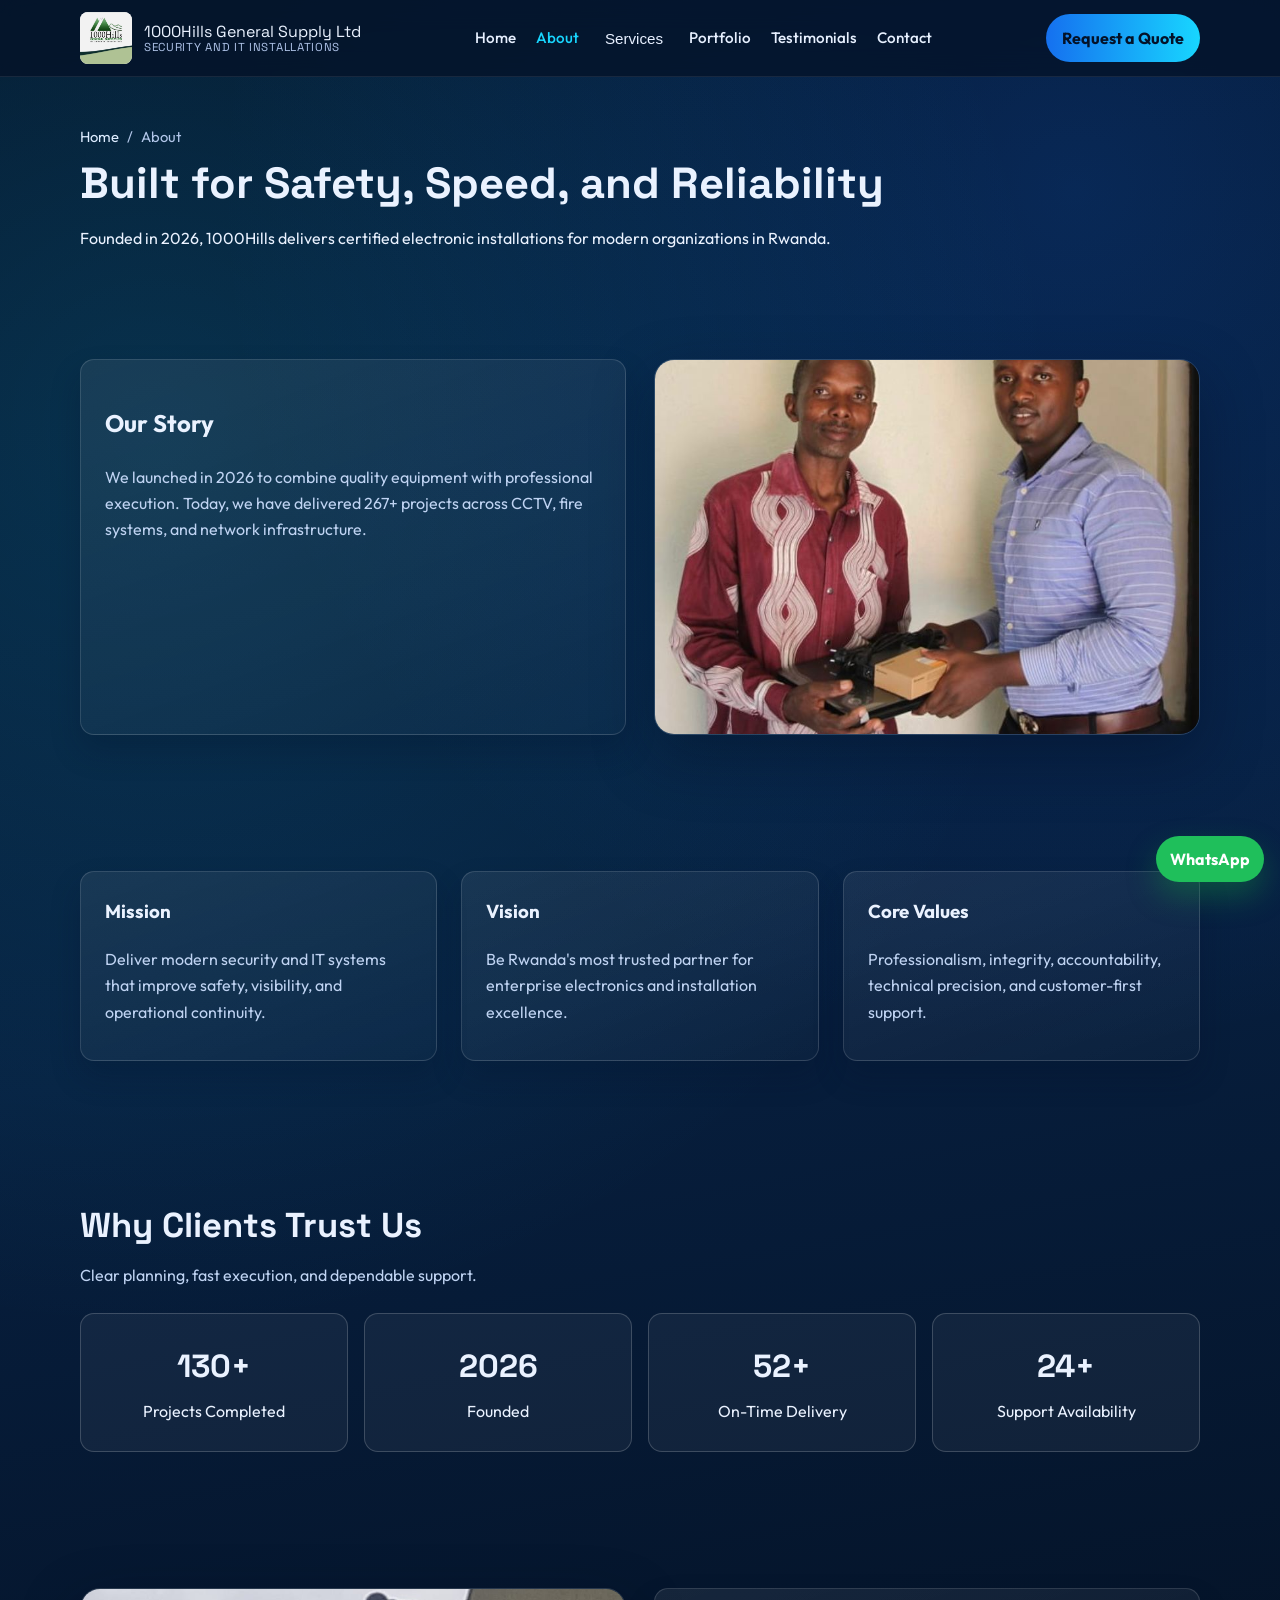
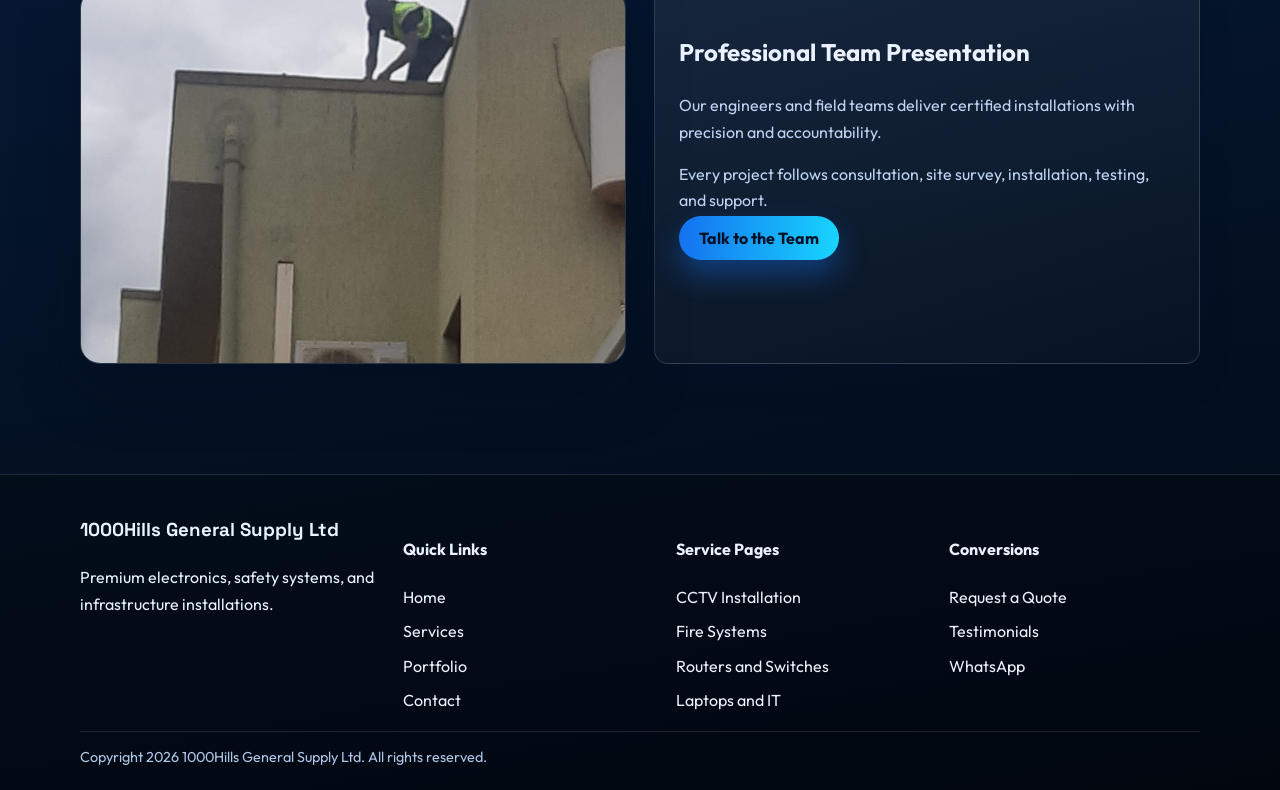
==== about/index.html @ 12dfa24e "Add service pages for CCTV, Fire Systems, Networking, and IT Supply - Created index.html for Service" ====
<!DOCTYPE html>
<html lang="en">
<head>
  <meta charset="UTF-8">
  <meta name="viewport" content="width=device-width, initial-scale=1.0">
  <title>About 1000Hills General Supply Ltd | Founded 2026</title>
  <meta name="description" content="Learn about 1000Hills General Supply Ltd, founded in 2026, with 267+ completed projects in CCTV, fire systems, and network infrastructure across Rwanda.">
  <meta name="robots" content="index, follow">
  <link rel="canonical" href="https://1000hills.rw/about/">
  <meta property="og:type" content="website">
  <meta property="og:title" content="About 1000Hills General Supply Ltd">
  <meta property="og:description" content="Company history, mission, values, and project achievements in Rwanda.">
  <meta property="og:url" content="https://1000hills.rw/about/">
  <meta property="og:image" content="https://1000hills.rw/images/on-site1.jpeg">
  <meta name="twitter:card" content="summary_large_image">
  <meta name="twitter:title" content="About 1000Hills General Supply Ltd">
  <meta name="twitter:description" content="Trusted electronics and installation company in Rwanda.">
  <meta name="twitter:image" content="https://1000hills.rw/images/on-site1.jpeg">
  <link rel="stylesheet" href="/assets/css/styles.css">
  <script type="application/ld+json">
    {
      "@context": "https://schema.org",
      "@graph": [
        {
          "@type": "Organization",
          "name": "1000Hills General Supply Ltd",
          "url": "https://1000hills.rw/about/",
          "foundingDate": "2026",
          "description": "Premium electronics and installation company based in Rwanda.",
          "logo": "https://1000hills.rw/images/logo.jpeg"
        },
        {
          "@type": "LocalBusiness",
          "name": "1000Hills General Supply Ltd",
          "areaServed": "Rwanda",
          "address": {
            "@type": "PostalAddress",
            "addressLocality": "Kigali",
            "addressCountry": "RW"
          }
        }
      ]
    }
  </script>
</head>
<body>
  <div class="preloader" aria-hidden="true"><div class="loader-ring"></div></div>
  <header class="site-header">
    <div class="container navbar">
      <a class="brand" href="/"><img src="/images/logo.jpeg" alt="1000Hills General Supply Ltd logo" loading="eager"><span class="brand-title">1000Hills General Supply Ltd<small>Security and IT Installations</small></span></a>
      <button class="mobile-toggle" data-mobile-toggle aria-label="Open menu" aria-expanded="false">Menu</button>
      <nav class="nav-menu" data-nav-menu>
        <a class="nav-link" href="/">Home</a>
        <a class="nav-link" aria-current="page" href="/about/">About</a>
        <div class="mega-menu-wrapper">
          <button class="mega-trigger" data-mega-trigger aria-expanded="false">Services</button>
          <div class="mega-menu" data-mega-menu><div class="mega-grid">
            <a class="mega-item" href="/services/cctv-installation/"><h4>CCTV Installation</h4><p>Smart surveillance systems.</p></a>
            <a class="mega-item" href="/services/fire-fighting-systems/"><h4>Fire Fighting Systems</h4><p>Certified protection solutions.</p></a>
            <a class="mega-item" href="/services/routers-switches/"><h4>Routers and Switches</h4><p>Secure network backbone.</p></a>
            <a class="mega-item" href="/services/laptops-it-equipment/"><h4>Laptops and IT Equipment</h4><p>Enterprise-grade supply.</p></a>
            <a class="mega-item" href="/services/network-infrastructure/"><h4>Network Infrastructure</h4><p>Structured cabling systems.</p></a>
            <a class="mega-item" href="/services/"><h4>All Services</h4><p>Complete capabilities.</p></a>
          </div></div>
        </div>
        <a class="nav-link" href="/portfolio/">Portfolio</a>
        <a class="nav-link" href="/testimonials/">Testimonials</a>
        <a class="nav-link" href="/contact/">Contact</a>
      </nav>
      <a class="nav-cta" href="/request-quote/">Request a Quote</a>
    </div>
  </header>

  <main>
    <section class="page-hero">
      <div class="container reveal">
        <nav class="breadcrumbs" aria-label="Breadcrumb"><a href="/">Home</a><span>/</span><span>About</span></nav>
        <h1>Built for Safety, Speed, and Reliability</h1>
        <p>Founded in 2026, 1000Hills delivers certified electronic installations for modern organizations in Rwanda.</p>
      </div>
    </section>

    <section>
      <div class="container grid-2">
        <article class="card reveal">
          <h2>Our Story</h2>
          <p>We launched in 2026 to combine quality equipment with professional execution. Today, we have delivered 267+ projects across CCTV, fire systems, and network infrastructure.</p>
        </article>
        <div class="image-card reveal"><img src="/images/on-site2.jpeg" alt="1000Hills team member handing over technology equipment to client" loading="lazy"></div>
      </div>
    </section>

    <section>
      <div class="container grid-3">
        <article class="card reveal"><h3>Mission</h3><p>Deliver modern security and IT systems that improve safety, visibility, and operational continuity.</p></article>
        <article class="card reveal"><h3>Vision</h3><p>Be Rwanda's most trusted partner for enterprise electronics and installation excellence.</p></article>
        <article class="card reveal"><h3>Core Values</h3><p>Professionalism, integrity, accountability, technical precision, and customer-first support.</p></article>
      </div>
    </section>

    <section>
      <div class="container">
        <div class="section-head reveal"><h2>Why Clients Trust Us</h2><p>Clear planning, fast execution, and dependable support.</p></div>
        <div class="grid-4">
          <div class="counter reveal"><strong data-count="267">267+</strong>Projects Completed</div>
          <div class="counter reveal"><strong>2026</strong>Founded</div>
          <div class="counter reveal"><strong data-count="99">99+</strong>On-Time Delivery</div>
          <div class="counter reveal"><strong data-count="24">24+</strong>Support Availability</div>
        </div>
      </div>
    </section>

    <section>
      <div class="container grid-2">
        <div class="image-card reveal"><img src="/images/worker-on-site2.jpeg" alt="Installation technician at client location during system setup" loading="lazy"></div>
        <article class="card reveal">
          <h2>Professional Team Presentation</h2>
          <p>Our engineers and field teams deliver certified installations with precision and accountability.</p>
          <p>Every project follows consultation, site survey, installation, testing, and support.</p>
          <a class="btn btn-primary" href="/request-quote/">Talk to the Team</a>
        </article>
      </div>
    </section>
  </main>

  <footer class="site-footer">
    <div class="container footer-grid">
      <div><h3 class="footer-title">1000Hills General Supply Ltd</h3><p>Premium electronics, safety systems, and infrastructure installations.</p></div>
      <div><h4>Quick Links</h4><div class="footer-links"><a href="/">Home</a><a href="/services/">Services</a><a href="/portfolio/">Portfolio</a><a href="/contact/">Contact</a></div></div>
      <div><h4>Service Pages</h4><div class="footer-links"><a href="/services/cctv-installation/">CCTV Installation</a><a href="/services/fire-fighting-systems/">Fire Systems</a><a href="/services/routers-switches/">Routers and Switches</a><a href="/services/laptops-it-equipment/">Laptops and IT</a></div></div>
      <div><h4>Conversions</h4><div class="footer-links"><a href="/request-quote/">Request a Quote</a><a href="/testimonials/">Testimonials</a><a href="https://wa.me/250788000000">WhatsApp</a></div></div>
    </div>
    <div class="container footer-bottom">Copyright 2026 1000Hills General Supply Ltd. All rights reserved.</div>
  </footer>

  <a class="whatsapp-float" href="https://wa.me/250788000000" aria-label="Chat on WhatsApp">WhatsApp</a>
  <script defer src="/assets/js/main.js"></script>
</body>
</html>
---- assets/css/styles.css ----
@import url('https://fonts.googleapis.com/css2?family=Outfit:wght@300;400;500;600;700;800&family=Space+Grotesk:wght@500;600;700&display=swap');

:root {
  --color-navy-950: #041228;
  --color-navy-900: #071f3f;
  --color-navy-800: #0b2f5c;
  --color-electric: #1570ef;
  --color-cyan: #18d6ff;
  --color-ice: #eaf2ff;
  --color-soft-gray: #98a6c3;
  --color-white: #ffffff;
  --color-border: rgba(255, 255, 255, 0.16);
  --shadow-card: 0 22px 60px rgba(3, 12, 29, 0.35);
  --shadow-soft: 0 16px 30px rgba(4, 18, 40, 0.24);
  --radius-lg: 20px;
  --radius-md: 14px;
  --radius-sm: 10px;
  --container: min(1120px, 92vw);
}

* {
  box-sizing: border-box;
}

html {
  scroll-behavior: smooth;
}

body {
  margin: 0;
  font-family: 'Outfit', sans-serif;
  color: var(--color-ice);
  background:
    radial-gradient(circle at 12% 18%, rgba(24, 214, 255, 0.14), transparent 40%),
    radial-gradient(circle at 84% 8%, rgba(21, 112, 239, 0.2), transparent 35%),
    linear-gradient(170deg, var(--color-navy-950), var(--color-navy-900) 42%, #020914 100%);
  min-height: 100vh;
  line-height: 1.65;
}

img {
  max-width: 100%;
  display: block;
}

a {
  color: inherit;
  text-decoration: none;
}

.container {
  width: var(--container);
  margin: 0 auto;
}

.skip-link {
  position: absolute;
  left: -999px;
  top: 0;
  background: #fff;
  color: #000;
  padding: 10px;
  z-index: 10000;
}

.skip-link:focus {
  left: 12px;
}

.preloader {
  position: fixed;
  inset: 0;
  z-index: 5000;
  display: grid;
  place-items: center;
  background: #030e1f;
  transition: opacity 0.5s ease, visibility 0.5s ease;
}

.preloader.hide {
  opacity: 0;
  visibility: hidden;
}

.loader-ring {
  width: 62px;
  height: 62px;
  border: 4px solid rgba(255, 255, 255, 0.2);
  border-top-color: var(--color-cyan);
  border-radius: 50%;
  animation: spin 0.9s linear infinite;
}

@keyframes spin {
  to {
    transform: rotate(360deg);
  }
}

.topbar {
  padding: 10px 0;
  border-bottom: 1px solid rgba(255, 255, 255, 0.08);
  font-size: 0.92rem;
  color: #d6e4ff;
}

.topbar-content {
  display: flex;
  gap: 18px;
  justify-content: space-between;
  flex-wrap: wrap;
}

.site-header {
  position: sticky;
  top: 0;
  z-index: 1000;
  backdrop-filter: blur(14px);
  background: rgba(4, 18, 40, 0.78);
  border-bottom: 1px solid rgba(255, 255, 255, 0.08);
}

.navbar {
  display: flex;
  align-items: center;
  justify-content: space-between;
  gap: 18px;
  min-height: 76px;
}

.brand {
  display: inline-flex;
  align-items: center;
  gap: 12px;
  min-width: 0;
}

.brand img {
  width: 52px;
  height: 52px;
  object-fit: contain;
  border-radius: 8px;
  background: #fff;
}

.brand-title {
  font-family: 'Space Grotesk', sans-serif;
  font-size: 1rem;
  line-height: 1.2;
}

.brand-title small {
  display: block;
  color: #afc3e8;
  font-size: 0.72rem;
  letter-spacing: 0.06em;
  text-transform: uppercase;
}

.nav-menu {
  display: flex;
  align-items: center;
  gap: 20px;
}

.nav-link,
.mega-trigger {
  color: #e7f0ff;
  font-weight: 500;
  font-size: 0.95rem;
  border: none;
  background: transparent;
  cursor: pointer;
}

.nav-link:hover,
.mega-trigger:hover,
.nav-link[aria-current='page'] {
  color: var(--color-cyan);
}

.nav-cta {
  display: inline-flex;
  align-items: center;
  justify-content: center;
  padding: 11px 16px;
  border-radius: 999px;
  background: linear-gradient(90deg, var(--color-electric), var(--color-cyan));
  color: #041228;
  font-weight: 700;
}

.nav-actions {
  display: flex;
  align-items: center;
  gap: 10px;
}

.mobile-toggle {
  display: none;
  width: 46px;
  height: 46px;
  border-radius: 12px;
  border: 1px solid rgba(255, 255, 255, 0.2);
  background: rgba(255, 255, 255, 0.06);
  color: #fff;
}

.mega-menu-wrapper {
  position: relative;
}

.mega-menu {
  position: absolute;
  top: calc(100% + 18px);
  left: 50%;
  transform: translateX(-50%);
  width: min(860px, 92vw);
  border-radius: var(--radius-lg);
  border: 1px solid var(--color-border);
  background: linear-gradient(170deg, rgba(13, 40, 78, 0.96), rgba(4, 18, 40, 0.96));
  box-shadow: var(--shadow-card);
  padding: 24px;
  display: none;
}

.mega-menu.open {
  display: block;
}

.mega-grid {
  display: grid;
  grid-template-columns: repeat(2, minmax(0, 1fr));
  gap: 14px;
}

.mega-item {
  padding: 14px;
  border-radius: var(--radius-md);
  border: 1px solid rgba(255, 255, 255, 0.14);
  background: rgba(255, 255, 255, 0.03);
}

.mega-item h4 {
  margin: 0 0 5px;
  font-size: 1rem;
}

.mega-item p {
  margin: 0;
  font-size: 0.9rem;
  color: #bfd3f2;
}

.hero {
  position: relative;
  padding: 0;
}

.hero-full {
  min-height: clamp(520px, 74vh, 780px);
  display: flex;
  align-items: center;
  isolation: isolate;
  overflow: hidden;
}

.hero-full::before {
  content: '';
  position: absolute;
  inset: 0;
  z-index: -2;
  background-image:
    linear-gradient(110deg, rgba(4, 18, 40, 0.9) 8%, rgba(4, 18, 40, 0.68) 56%, rgba(4, 18, 40, 0.82) 100%),
    var(--hero-image);
  background-size: cover;
  background-position: center;
}

.hero-full::after {
  content: '';
  position: absolute;
  inset: 0;
  z-index: -1;
  background:
    radial-gradient(circle at 20% 30%, rgba(24, 214, 255, 0.24), transparent 36%),
    radial-gradient(circle at 80% 78%, rgba(21, 112, 239, 0.24), transparent 42%);
}

.hero-content {
  max-width: 760px;
  padding: 72px 0 80px;
}

.hero h1,
.page-hero h1 {
  font-family: 'Space Grotesk', sans-serif;
  font-size: clamp(1.9rem, 3.4vw, 3.1rem);
  margin: 0 0 16px;
  line-height: 1.14;
}

.hero p {
  color: #d9e7ff;
  font-size: 1.02rem;
  max-width: 64ch;
}

.rotating-words {
  color: var(--color-cyan);
  text-shadow: 0 0 22px rgba(24, 214, 255, 0.36);
  border-right: 2px solid rgba(24, 214, 255, 0.8);
  padding-right: 5px;
  white-space: nowrap;
  animation: caretPulse 0.9s steps(1) infinite;
}

@keyframes caretPulse {
  50% {
    border-right-color: transparent;
  }
}

.pill {
  display: inline-flex;
  align-items: center;
  gap: 8px;
  padding: 6px 12px;
  border-radius: 999px;
  background: rgba(24, 214, 255, 0.14);
  border: 1px solid rgba(24, 214, 255, 0.35);
  color: #adf4ff;
  font-size: 0.84rem;
  text-transform: uppercase;
  letter-spacing: 0.05em;
}

.hero-cta {
  margin-top: 24px;
  display: flex;
  gap: 12px;
  flex-wrap: wrap;
}

.btn {
  border: 0;
  border-radius: 999px;
  padding: 12px 20px;
  font-weight: 700;
  cursor: pointer;
  transition: transform 0.25s ease, box-shadow 0.25s ease;
}

.btn:hover {
  transform: translateY(-2px);
}

.btn-primary {
  background: linear-gradient(95deg, var(--color-electric), var(--color-cyan));
  color: #031127;
  box-shadow: 0 14px 28px rgba(21, 112, 239, 0.4);
}

.btn-secondary {
  background: rgba(255, 255, 255, 0.08);
  color: #e7f0ff;
  border: 1px solid rgba(255, 255, 255, 0.2);
}

.hero-visual,
.image-card {
  border-radius: var(--radius-lg);
  overflow: hidden;
  border: 1px solid rgba(255, 255, 255, 0.14);
  box-shadow: var(--shadow-card);
  position: relative;
}

.hero-visual img,
.image-card img {
  width: 100%;
  aspect-ratio: 16 / 11;
  object-fit: cover;
}

.hero-stats {
  margin-top: 16px;
  display: grid;
  grid-template-columns: repeat(3, minmax(0, 1fr));
  gap: 10px;
}

.hero-stat {
  padding: 12px;
  border-radius: var(--radius-sm);
  background: rgba(255, 255, 255, 0.06);
  border: 1px solid rgba(255, 255, 255, 0.1);
}

.hero-stat strong {
  display: block;
  font-size: 1.24rem;
  font-family: 'Space Grotesk', sans-serif;
}

main section {
  padding: 68px 0;
}

.section-head {
  margin-bottom: 24px;
  max-width: 720px;
}

.section-head h2 {
  margin: 0 0 8px;
  font-family: 'Space Grotesk', sans-serif;
  font-size: clamp(1.5rem, 2.7vw, 2.2rem);
}

.section-head p {
  margin: 0;
  color: #bfd3f2;
}

.grid-2 {
  display: grid;
  grid-template-columns: repeat(2, minmax(0, 1fr));
  gap: 28px;
}

.grid-3 {
  display: grid;
  grid-template-columns: repeat(3, minmax(0, 1fr));
  gap: 24px;
}

.grid-4 {
  display: grid;
  grid-template-columns: repeat(4, minmax(0, 1fr));
  gap: 16px;
}

.card {
  padding: 24px;
  border-radius: var(--radius-md);
  border: 1px solid rgba(255, 255, 255, 0.14);
  background: linear-gradient(160deg, rgba(255, 255, 255, 0.07), rgba(255, 255, 255, 0.02));
  box-shadow: var(--shadow-soft);
  transition: transform 0.22s ease, border-color 0.22s ease;
}

.card:hover {
  transform: translateY(-4px);
  border-color: rgba(24, 214, 255, 0.45);
}

.card h3 {
  margin-top: 0;
}

.card p {
  color: #bfd3f2;
  margin-bottom: 0.7rem;
}

.media-card {
  overflow: hidden;
}

.media-card img {
  aspect-ratio: 16 / 10;
  object-fit: cover;
  border-radius: 10px;
  margin-bottom: 12px;
}

.counter {
  text-align: center;
  padding: 26px 12px;
  border-radius: var(--radius-md);
  border: 1px solid rgba(255, 255, 255, 0.18);
  background: rgba(255, 255, 255, 0.05);
}

.counter strong {
  display: block;
  font-size: 2rem;
  font-family: 'Space Grotesk', sans-serif;
  margin-bottom: 6px;
}

.process-step {
  padding-left: 22px;
  position: relative;
}

.process-step::before {
  content: '';
  position: absolute;
  left: 6px;
  top: 10px;
  width: 8px;
  height: 8px;
  border-radius: 50%;
  background: var(--color-cyan);
  box-shadow: 0 0 16px var(--color-cyan);
}

.roadmap-panel {
  display: flex;
  flex-direction: column;
  gap: 18px;
}

.roadmap-head {
  margin-bottom: 0;
}

.roadmap-head p {
  max-width: 58ch;
}

.roadmap-track {
  position: relative;
  display: grid;
  grid-template-columns: repeat(6, minmax(0, 1fr));
  grid-template-rows: auto auto;
  gap: 10px 8px;
  padding: 34px 6px 18px;
  isolation: isolate;
}

.roadmap-track::before {
  content: '';
  position: absolute;
  left: 0;
  right: 0;
  top: 50%;
  height: 78px;
  transform: translateY(-50%);
  background-repeat: no-repeat;
  background-position: center;
  background-size: 100% 78px;
  background-image: url("data:image/svg+xml,%3Csvg xmlns='http://www.w3.org/2000/svg' viewBox='0 0 1200 160' fill='none'%3E%3Cpath d='M0 80C60 80 120 40 180 40C240 40 300 120 360 120C420 120 480 40 540 40C600 40 660 120 720 120C780 120 840 40 900 40C960 40 1020 120 1080 120C1140 120 1200 80 1200 80' stroke='%23071f3f' stroke-width='20' stroke-linecap='round' stroke-linejoin='round'/%3E%3Cpath d='M0 80C60 80 120 40 180 40C240 40 300 120 360 120C420 120 480 40 540 40C600 40 660 120 720 120C780 120 840 40 900 40C960 40 1020 120 1080 120C1140 120 1200 80 1200 80' stroke='%23eaf2ff' stroke-width='6' stroke-linecap='round' stroke-linejoin='round' stroke-dasharray='10 12' opacity='0.95'/%3E%3C/svg%3E");
  z-index: -1;
  pointer-events: none;
}

.roadmap-step {
  position: relative;
  padding: 8px 6px 6px;
  border-radius: 14px;
  border: 0;
  background: transparent;
  box-shadow: none;
  min-height: 0;
  max-width: 100%;
  z-index: 2;
  display: flex;
  flex-direction: column;
  align-items: center;
  text-align: center;
}

.roadmap-step::after {
  content: '';
  position: absolute;
  left: 50%;
  top: 50%;
  width: 18px;
  height: 18px;
  border-radius: 50%;
  background: rgba(255,255,255,0.96);
  box-shadow: 0 0 14px rgba(3,12,29,0.08);
  transform: translate(-50%, -50%);
  z-index: 1;
  opacity: 0.95;
}

.roadmap-step-top {
  grid-row: 1;
  align-self: end;
}

.roadmap-step-bottom {
  grid-row: 2;
  align-self: start;
}

.roadmap-step-top::after,
.roadmap-step-bottom::after {
  display: none; /* hide central dots, wave acts as connector */
}

/* place each step into six columns left-to-right */
.roadmap-step:nth-child(1){grid-column:1}
.roadmap-step:nth-child(2){grid-column:2}
.roadmap-step:nth-child(3){grid-column:3}
.roadmap-step:nth-child(4){grid-column:4}
.roadmap-step:nth-child(5){grid-column:5}
.roadmap-step:nth-child(6){grid-column:6}

.roadmap-icon {
  width: 72px;
  height: 72px;
  display: grid;
  place-items: center;
  border-radius: 999px;
  margin-bottom: 10px;
  color: #041228;
  background: linear-gradient(135deg, var(--color-electric), var(--color-cyan));
  box-shadow: 0 10px 24px rgba(3,12,29,0.28);
  border: 4px solid rgba(255,255,255,0.06);
}

.roadmap-icon svg {
  width: 24px;
  height: 24px;
}

.roadmap-badge {
  display: block;
  color: #bfd3f2;
  font-family: 'Space Grotesk', sans-serif;
  font-size: 0.85rem;
  letter-spacing: 0.06em;
  margin-bottom: 6px;
}

.roadmap-step h3 {
  margin: 0;
  font-size: 0.98rem;
  line-height: 1.25;
  color: #eaf2ff;
}

.roadmap-step p {
  margin: 0;
  color: #bfd3f2;
}

.roadmap-cta {
  align-self: flex-start;
}

.banner {
  border-radius: var(--radius-lg);
  padding: 34px;
  border: 1px solid rgba(255, 255, 255, 0.16);
  background: linear-gradient(120deg, rgba(21, 112, 239, 0.25), rgba(24, 214, 255, 0.18));
}

.page-hero {
  padding: 48px 0 24px;
}

.breadcrumbs {
  display: flex;
  gap: 8px;
  align-items: center;
  flex-wrap: wrap;
  color: #b3c7ea;
  font-size: 0.92rem;
  margin-bottom: 10px;
}

.breadcrumbs a {
  color: #ddecff;
}

.search-box {
  margin: 10px 0 20px;
  position: relative;
}

.search-box input {
  width: 100%;
  border-radius: 999px;
  padding: 12px 16px;
  border: 1px solid rgba(255, 255, 255, 0.24);
  background: rgba(255, 255, 255, 0.06);
  color: #fff;
}

.filters {
  display: flex;
  gap: 10px;
  flex-wrap: wrap;
  margin-bottom: 18px;
}

.filter-btn {
  padding: 8px 14px;
  border-radius: 999px;
  border: 1px solid rgba(255, 255, 255, 0.24);
  background: rgba(255, 255, 255, 0.04);
  color: #fff;
  cursor: pointer;
}

.filter-btn.active {
  background: rgba(24, 214, 255, 0.2);
  border-color: rgba(24, 214, 255, 0.45);
}

.testimonial-track {
  position: relative;
  overflow: hidden;
}

.testimonial-slides {
  display: flex;
  transition: transform 0.45s ease;
}

.testimonial {
  min-width: 100%;
}

.quote-mark {
  font-size: 2rem;
  color: var(--color-cyan);
  line-height: 1;
}

.slider-controls {
  display: flex;
  gap: 10px;
  margin-top: 14px;
}

.icon-btn {
  width: 42px;
  height: 42px;
  border-radius: 50%;
  border: 1px solid rgba(255, 255, 255, 0.22);
  background: rgba(255, 255, 255, 0.06);
  color: #fff;
}

.faq-item {
  border-radius: var(--radius-sm);
  border: 1px solid rgba(255, 255, 255, 0.18);
  margin-bottom: 12px;
  overflow: hidden;
}

.faq-question {
  width: 100%;
  text-align: left;
  padding: 14px;
  border: 0;
  background: rgba(255, 255, 255, 0.04);
  color: #fff;
  font-weight: 600;
  cursor: pointer;
}

.faq-answer {
  padding: 0 14px;
  max-height: 0;
  overflow: hidden;
  transition: max-height 0.3s ease, padding 0.3s ease;
  color: #c0d5f3;
}

.faq-item.open .faq-answer {
  max-height: 160px;
  padding: 0 14px 14px;
}

.form-grid {
  display: grid;
  grid-template-columns: repeat(2, minmax(0, 1fr));
  gap: 14px;
}

.form-group {
  display: flex;
  flex-direction: column;
  gap: 7px;
}

.form-group.full {
  grid-column: 1 / -1;
}

label {
  font-weight: 600;
}

input,
select,
textarea {
  border-radius: 10px;
  border: 1px solid rgba(255, 255, 255, 0.24);
  background: rgba(255, 255, 255, 0.06);
  color: #fff;
  padding: 11px 12px;
  font: inherit;
}

textarea {
  min-height: 110px;
  resize: vertical;
}

.error-msg {
  color: #ffafaf;
  font-size: 0.84rem;
  min-height: 1em;
}

.site-footer {
  margin-top: 42px;
  border-top: 1px solid rgba(255, 255, 255, 0.12);
  padding: 40px 0 20px;
  background: rgba(0, 0, 0, 0.25);
}

.footer-grid {
  display: grid;
  grid-template-columns: 1.2fr 1fr 1fr 1fr;
  gap: 22px;
}

.footer-title {
  margin-top: 0;
  font-family: 'Space Grotesk', sans-serif;
}

.footer-links {
  display: grid;
  gap: 8px;
}

.footer-bottom {
  border-top: 1px solid rgba(255, 255, 255, 0.1);
  margin-top: 18px;
  padding-top: 14px;
  color: #b0c6e8;
  font-size: 0.9rem;
}

.whatsapp-float {
  position: fixed;
  right: 16px;
  bottom: 18px;
  z-index: 1500;
  display: inline-flex;
  align-items: center;
  gap: 8px;
  padding: 10px 14px;
  border-radius: 999px;
  background: #1fbf5b;
  color: #fff;
  font-weight: 700;
  box-shadow: 0 14px 30px rgba(17, 136, 64, 0.45);
}

.reveal {
  opacity: 0;
  transform: translateY(16px);
  transition: opacity 0.5s ease, transform 0.5s ease;
}

.reveal.show {
  opacity: 1;
  transform: translateY(0);
}

.hide {
  display: none !important;
}

@media (max-width: 990px) {
  .mobile-toggle {
    display: inline-grid;
    place-items: center;
  }

  .nav-menu {
    display: none;
    position: fixed;
    top: 76px;
    left: 0;
    right: 0;
    width: 100vw;
    padding: 16px 18px;
    background: rgba(4, 18, 40, 0.98);
    border-bottom: 1px solid rgba(255, 255, 255, 0.1);
    box-shadow: 0 8px 28px rgba(2, 8, 20, 0.6);
    z-index: 1100;
    flex-direction: column;
    align-items: stretch;
    gap: 12px;
  }

  .nav-menu.open {
    display: flex;
  }

  .nav-menu .nav-cta {
    width: 100%;
    margin-top: 4px;
  }

  .mega-menu {
    position: static;
    transform: none;
    width: 100%;
    margin-top: 10px;
  }

  .mega-grid,
  .grid-4,
  .grid-3,
  .grid-2,
  .footer-grid,
  .form-grid {
    grid-template-columns: 1fr;
  }

  .hero-full {
    min-height: 470px;
  }

  .hero-content {
    padding: 62px 0 68px;
  }

  .hero-stats {
    grid-template-columns: 1fr;
  }

  .roadmap-track {
    display: flex;
    overflow-x: auto;
    gap: 14px;
    padding: 10px 0 12px;
    scroll-snap-type: x mandatory;
    -webkit-overflow-scrolling: touch;
  }

  .roadmap-step {
    flex: 0 0 min(84vw, 320px);
    min-height: 0;
    scroll-snap-align: start;
  }

  .roadmap-step::after {
    display: none;
  }

  .roadmap-track::before {
    display: none;
  }

  .roadmap-step-top,
  .roadmap-step-bottom {
    grid-row: auto;
    align-self: auto;
  }
}
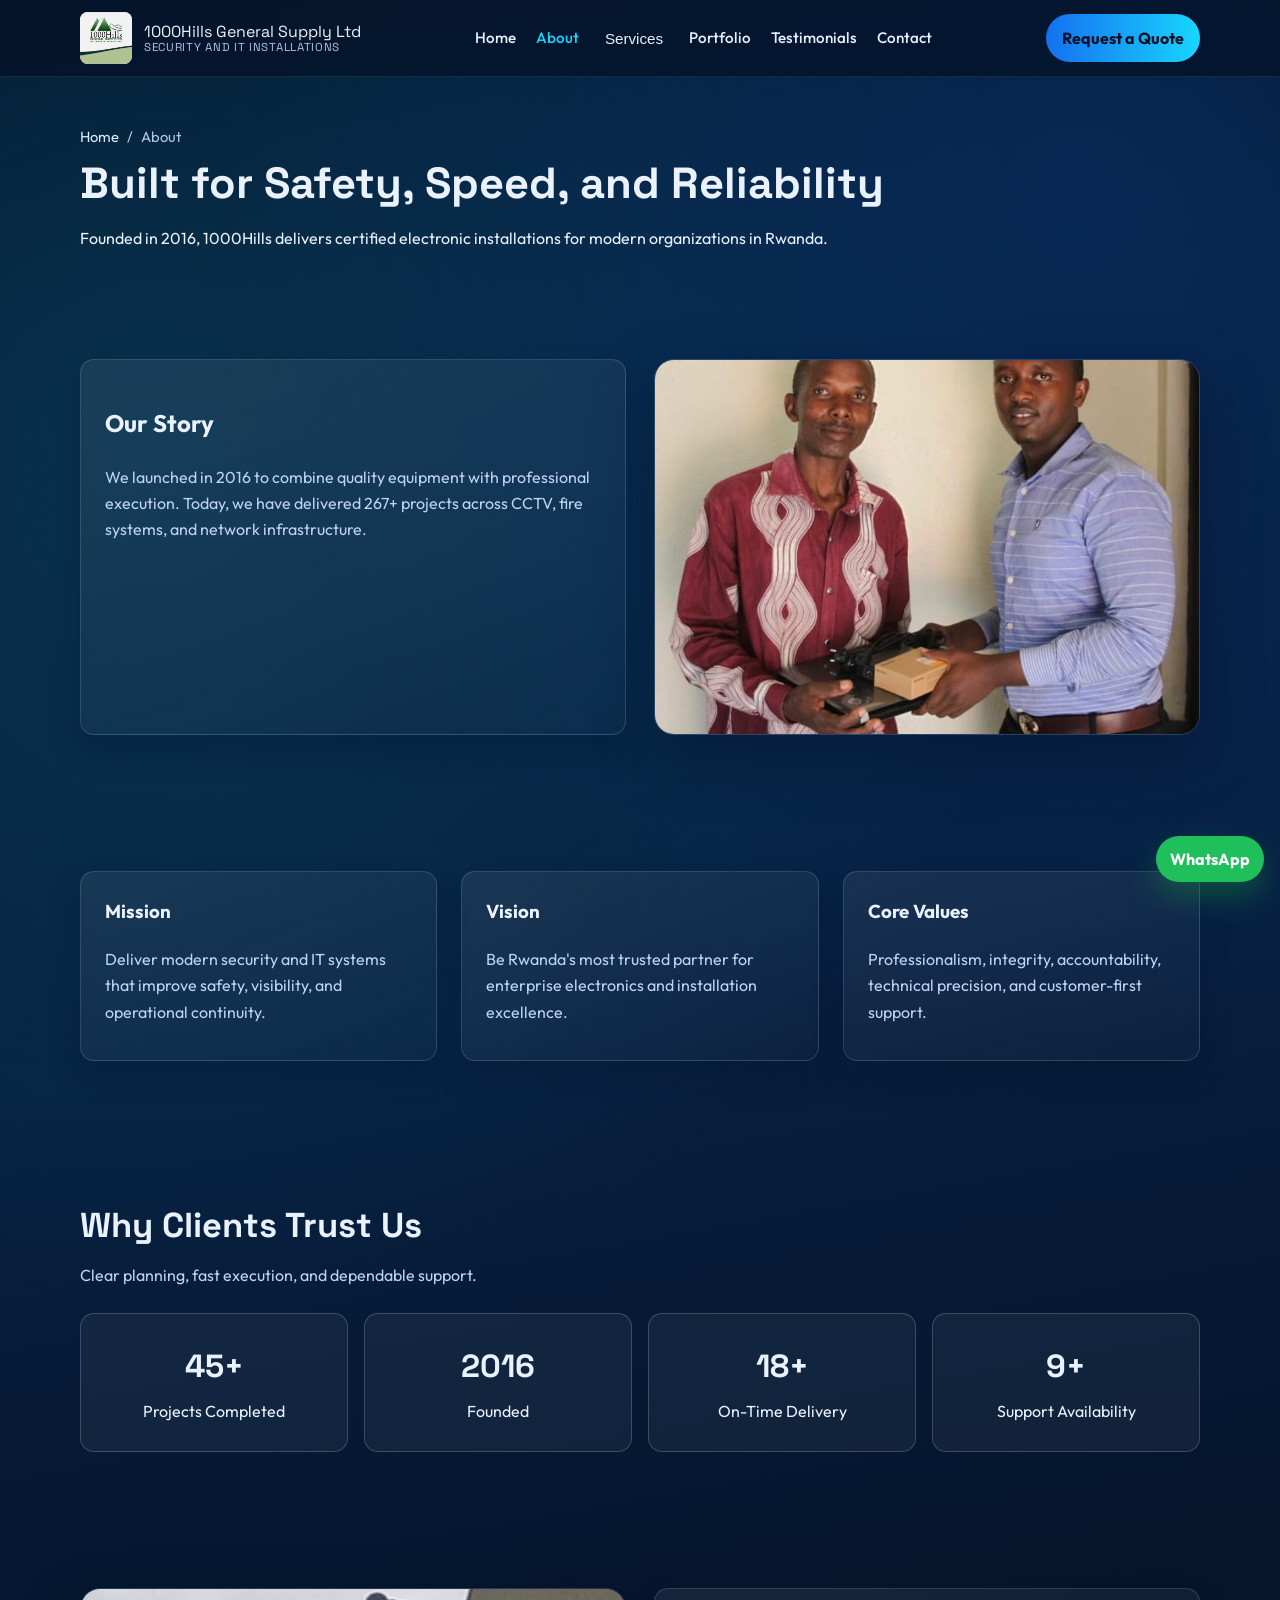
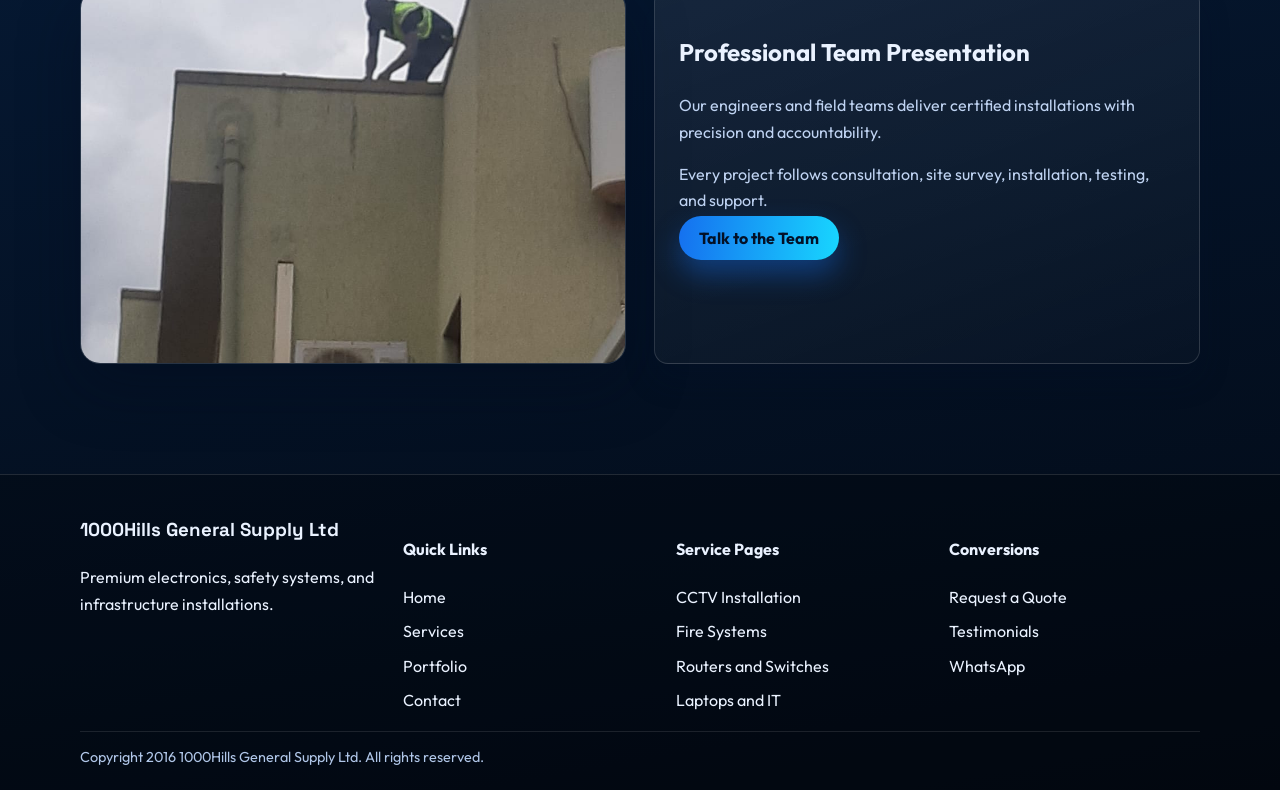
==== commit fd35864d: "fix: update founding year from 2026 to 2016 across all pages and improve service links styling" ====
--- a/about/index.html
+++ b/about/index.html
@@ -3,8 +3,8 @@
 <head>
   <meta charset="UTF-8">
   <meta name="viewport" content="width=device-width, initial-scale=1.0">
-  <title>About 1000Hills General Supply Ltd | Founded 2026</title>
-  <meta name="description" content="Learn about 1000Hills General Supply Ltd, founded in 2026, with 267+ completed projects in CCTV, fire systems, and network infrastructure across Rwanda.">
+  <title>About 1000Hills General Supply Ltd | Founded 2016</title>
+  <meta name="description" content="Learn about 1000Hills General Supply Ltd, founded in 2016, with 267+ completed projects in CCTV, fire systems, and network infrastructure across Rwanda.">
   <meta name="robots" content="index, follow">
   <link rel="canonical" href="https://1000hills.rw/about/">
   <meta property="og:type" content="website">
@@ -25,7 +25,7 @@
           "@type": "Organization",
           "name": "1000Hills General Supply Ltd",
           "url": "https://1000hills.rw/about/",
-          "foundingDate": "2026",
+          "foundingDate": "2016",
           "description": "Premium electronics and installation company based in Rwanda.",
           "logo": "https://1000hills.rw/images/logo.jpeg"
         },
@@ -76,7 +76,7 @@
       <div class="container reveal">
         <nav class="breadcrumbs" aria-label="Breadcrumb"><a href="/">Home</a><span>/</span><span>About</span></nav>
         <h1>Built for Safety, Speed, and Reliability</h1>
-        <p>Founded in 2026, 1000Hills delivers certified electronic installations for modern organizations in Rwanda.</p>
+        <p>Founded in 2016, 1000Hills delivers certified electronic installations for modern organizations in Rwanda.</p>
       </div>
     </section>
 
@@ -84,7 +84,7 @@
       <div class="container grid-2">
         <article class="card reveal">
           <h2>Our Story</h2>
-          <p>We launched in 2026 to combine quality equipment with professional execution. Today, we have delivered 267+ projects across CCTV, fire systems, and network infrastructure.</p>
+          <p>We launched in 2016 to combine quality equipment with professional execution. Today, we have delivered 267+ projects across CCTV, fire systems, and network infrastructure.</p>
         </article>
         <div class="image-card reveal"><img src="/images/on-site2.jpeg" alt="1000Hills team member handing over technology equipment to client" loading="lazy"></div>
       </div>
@@ -103,7 +103,7 @@
         <div class="section-head reveal"><h2>Why Clients Trust Us</h2><p>Clear planning, fast execution, and dependable support.</p></div>
         <div class="grid-4">
           <div class="counter reveal"><strong data-count="267">267+</strong>Projects Completed</div>
-          <div class="counter reveal"><strong>2026</strong>Founded</div>
+          <div class="counter reveal"><strong>2016</strong>Founded</div>
           <div class="counter reveal"><strong data-count="99">99+</strong>On-Time Delivery</div>
           <div class="counter reveal"><strong data-count="24">24+</strong>Support Availability</div>
         </div>
@@ -130,7 +130,7 @@
       <div><h4>Service Pages</h4><div class="footer-links"><a href="/services/cctv-installation/">CCTV Installation</a><a href="/services/fire-fighting-systems/">Fire Systems</a><a href="/services/routers-switches/">Routers and Switches</a><a href="/services/laptops-it-equipment/">Laptops and IT</a></div></div>
       <div><h4>Conversions</h4><div class="footer-links"><a href="/request-quote/">Request a Quote</a><a href="/testimonials/">Testimonials</a><a href="https://wa.me/250788000000">WhatsApp</a></div></div>
     </div>
-    <div class="container footer-bottom">Copyright 2026 1000Hills General Supply Ltd. All rights reserved.</div>
+    <div class="container footer-bottom">Copyright 2016 1000Hills General Supply Ltd. All rights reserved.</div>
   </footer>
 
   <a class="whatsapp-float" href="https://wa.me/250788000000" aria-label="Chat on WhatsApp">WhatsApp</a>
--- a/assets/css/styles.css
+++ b/assets/css/styles.css
@@ -475,6 +475,57 @@
   margin-bottom: 12px;
 }
 
+.services-overview-section .service-overview-link {
+  display: inline-flex;
+  align-items: center;
+  gap: 8px;
+  margin-top: 4px;
+  padding: 8px 14px;
+  border-radius: 999px;
+  border: 1px solid rgba(24, 214, 255, 0.45);
+  background: rgba(24, 214, 255, 0.16);
+  color: #ddf9ff;
+  font-weight: 600;
+  line-height: 1;
+  transition: transform 0.2s ease, background-color 0.2s ease, border-color 0.2s ease;
+}
+
+.services-overview-section .service-overview-link::after {
+  content: '\2192';
+  font-size: 1rem;
+  line-height: 1;
+}
+
+.services-overview-section .service-overview-link:hover,
+.services-overview-section .service-overview-link:focus-visible {
+  background: rgba(24, 214, 255, 0.26);
+  border-color: rgba(24, 214, 255, 0.7);
+  transform: translateY(-1px);
+}
+
+.why-choose-card {
+  position: relative;
+  padding-top: 18px;
+}
+
+.why-icon {
+  width: 44px;
+  height: 44px;
+  border-radius: 12px;
+  display: inline-grid;
+  place-items: center;
+  margin-bottom: 12px;
+  color: #9cefff;
+  border: 1px solid rgba(24, 214, 255, 0.4);
+  background: linear-gradient(160deg, rgba(24, 214, 255, 0.2), rgba(21, 112, 239, 0.14));
+  box-shadow: 0 10px 20px rgba(2, 20, 48, 0.35);
+}
+
+.why-icon svg {
+  width: 22px;
+  height: 22px;
+}
+
 .counter {
   text-align: center;
   padding: 26px 12px;
@@ -963,3 +1014,55 @@
     align-self: auto;
   }
 }
+
+/* Reduce rotating words size on smaller screens to improve readability */
+@media (max-width: 600px) {
+  .navbar {
+    min-height: 72px;
+    gap: 10px;
+  }
+
+  .brand {
+    gap: 10px;
+    flex: 1;
+  }
+
+  .brand img {
+    width: 50px;
+    height: 50px;
+  }
+
+  .brand-title {
+    font-size: 0.94rem;
+    line-height: 1.06;
+    font-weight: 700;
+  }
+
+  .brand-title small {
+    margin-top: 2px;
+    font-size: 0.66rem;
+    letter-spacing: 0.08em;
+    color: #89a8d9;
+  }
+
+  .hero h1 .rotating-words {
+    font-size: 0.95em;
+  }
+}
+
+@media (max-width: 420px) {
+  .brand-title {
+    font-size: 0.9rem;
+  }
+
+  .brand-title small {
+    font-size: 0.62rem;
+  }
+
+  .hero h1 {
+    font-size: clamp(1.6rem, 5.2vw, 2.2rem);
+  }
+  .hero h1 .rotating-words {
+    font-size: 0.88em;
+  }
+}
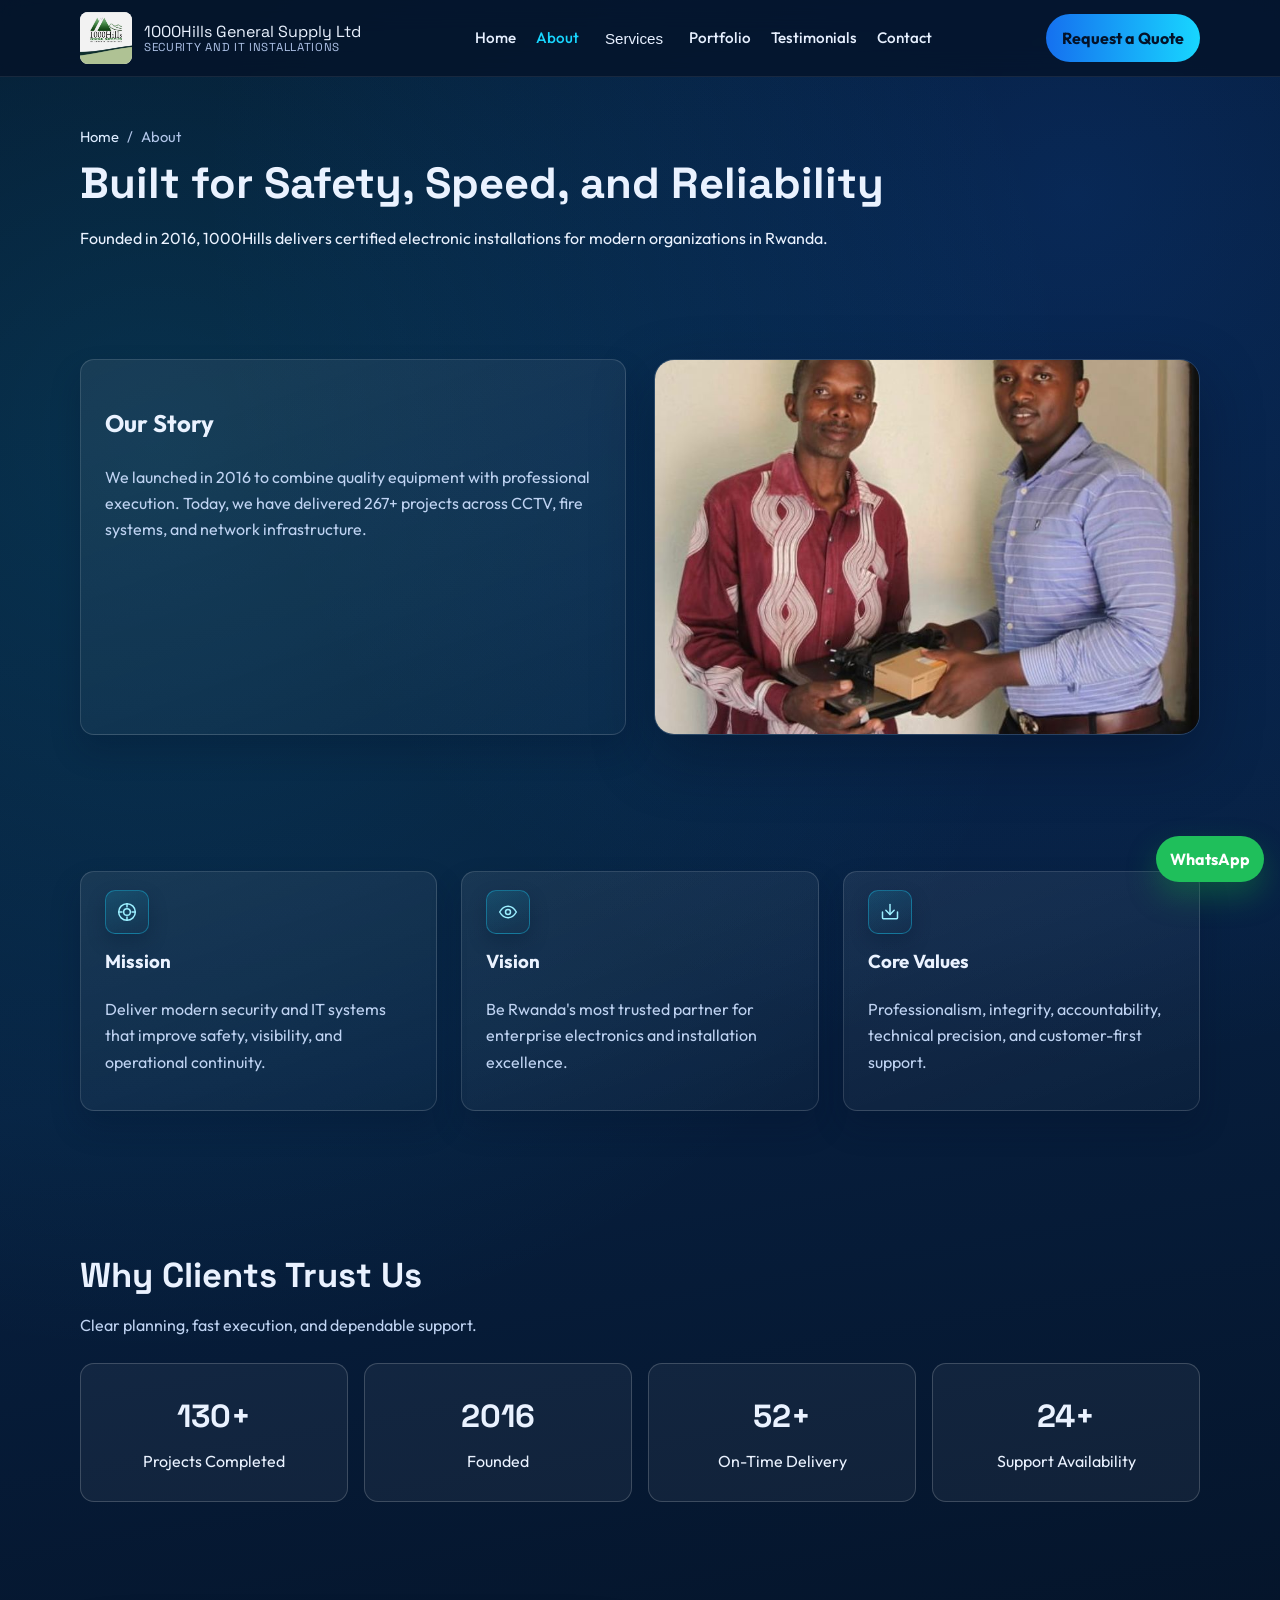
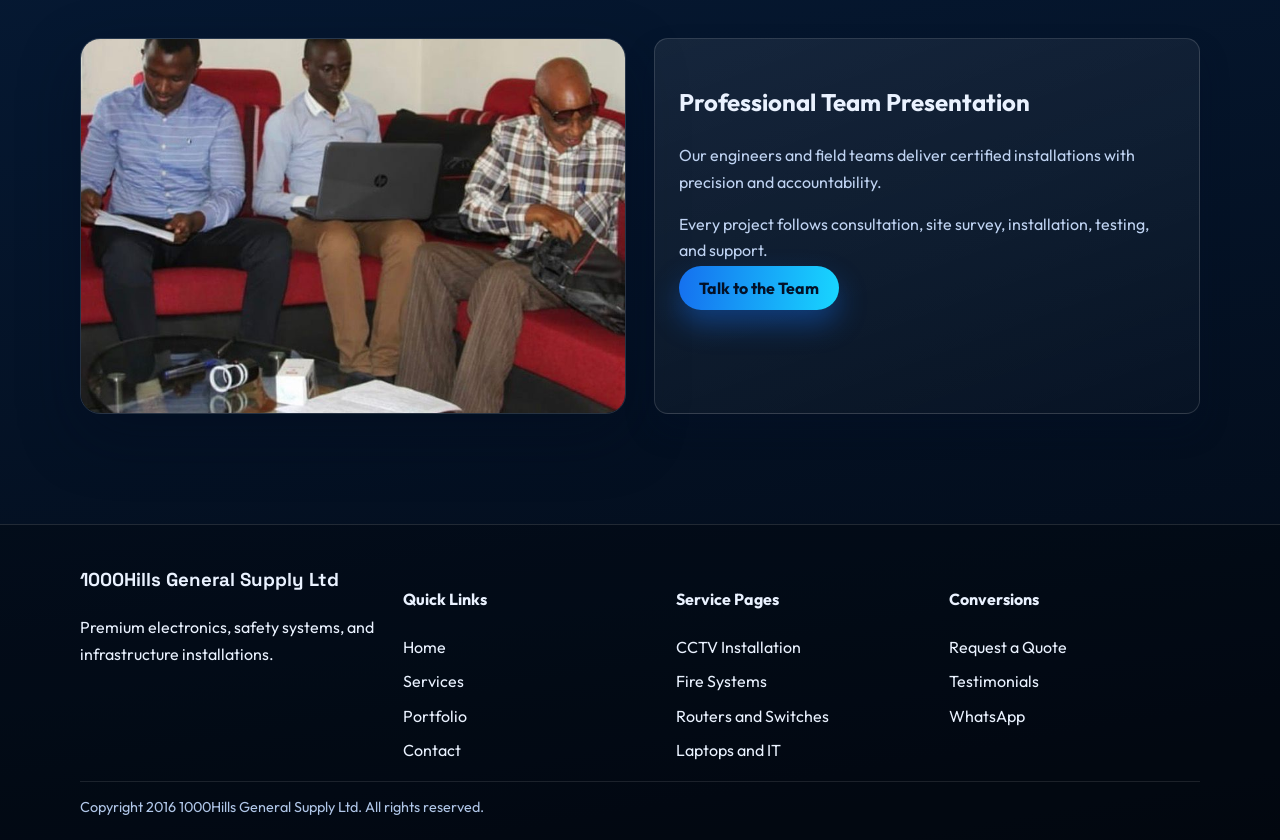
==== commit 7332fab2: "Refactor code structure for improved readability and maintainability" ====
--- a/about/index.html
+++ b/about/index.html
@@ -92,9 +92,40 @@
 
     <section>
       <div class="container grid-3">
-        <article class="card reveal"><h3>Mission</h3><p>Deliver modern security and IT systems that improve safety, visibility, and operational continuity.</p></article>
-        <article class="card reveal"><h3>Vision</h3><p>Be Rwanda's most trusted partner for enterprise electronics and installation excellence.</p></article>
-        <article class="card reveal"><h3>Core Values</h3><p>Professionalism, integrity, accountability, technical precision, and customer-first support.</p></article>
+        <article class="card reveal mv-card">
+          <span class="mv-icon" aria-hidden="true">
+            <svg viewBox="0 0 24 24" fill="none" stroke="currentColor" stroke-width="1.8" stroke-linecap="round" stroke-linejoin="round">
+              <circle cx="12" cy="12" r="10" />
+              <circle cx="12" cy="12" r="4" />
+              <path d="M12 2v4M22 12h-4M12 22v-4M2 12h4" />
+            </svg>
+          </span>
+          <h3>Mission</h3>
+          <p>Deliver modern security and IT systems that improve safety, visibility, and operational continuity.</p>
+        </article>
+
+        <article class="card reveal mv-card">
+          <span class="mv-icon" aria-hidden="true">
+            <svg viewBox="0 0 24 24" fill="none" stroke="currentColor" stroke-width="1.8" stroke-linecap="round" stroke-linejoin="round">
+              <path d="M2 12s4-7 10-7 10 7 10 7-4 7-10 7S2 12 2 12z" />
+              <circle cx="12" cy="12" r="3" />
+            </svg>
+          </span>
+          <h3>Vision</h3>
+          <p>Be Rwanda's most trusted partner for enterprise electronics and installation excellence.</p>
+        </article>
+
+        <article class="card reveal mv-card">
+          <span class="mv-icon" aria-hidden="true">
+            <svg viewBox="0 0 24 24" fill="none" stroke="currentColor" stroke-width="1.8" stroke-linecap="round" stroke-linejoin="round">
+              <path d="M21 12v7a1 1 0 0 1-1 1H4a1 1 0 0 1-1-1v-7" />
+              <path d="M7 10l5 5 5-5" />
+              <path d="M12 15V3" />
+            </svg>
+          </span>
+          <h3>Core Values</h3>
+          <p>Professionalism, integrity, accountability, technical precision, and customer-first support.</p>
+        </article>
       </div>
     </section>
 
@@ -112,7 +143,7 @@
 
     <section>
       <div class="container grid-2">
-        <div class="image-card reveal"><img src="/images/worker-on-site2.jpeg" alt="Installation technician at client location during system setup" loading="lazy"></div>
+        <div class="image-card reveal"><img src="/images/team.jpeg" alt="Installation technician at client location during system setup" loading="lazy"></div>
         <article class="card reveal">
           <h2>Professional Team Presentation</h2>
           <p>Our engineers and field teams deliver certified installations with precision and accountability.</p>
--- a/assets/css/styles.css
+++ b/assets/css/styles.css
@@ -526,6 +526,29 @@
   height: 22px;
 }
 
+/* About page mission/vision/core values icons */
+.mv-card {
+  padding-top: 18px;
+}
+
+.mv-icon {
+  width: 44px;
+  height: 44px;
+  border-radius: 10px;
+  display: inline-grid;
+  place-items: center;
+  margin-bottom: 12px;
+  color: #9cefff;
+  border: 1px solid rgba(24, 214, 255, 0.36);
+  background: linear-gradient(160deg, rgba(24, 214, 255, 0.14), rgba(4,18,40,0.02));
+  box-shadow: 0 8px 18px rgba(2, 20, 48, 0.28);
+}
+
+.mv-icon svg {
+  width: 20px;
+  height: 20px;
+}
+
 .counter {
   text-align: center;
   padding: 26px 12px;
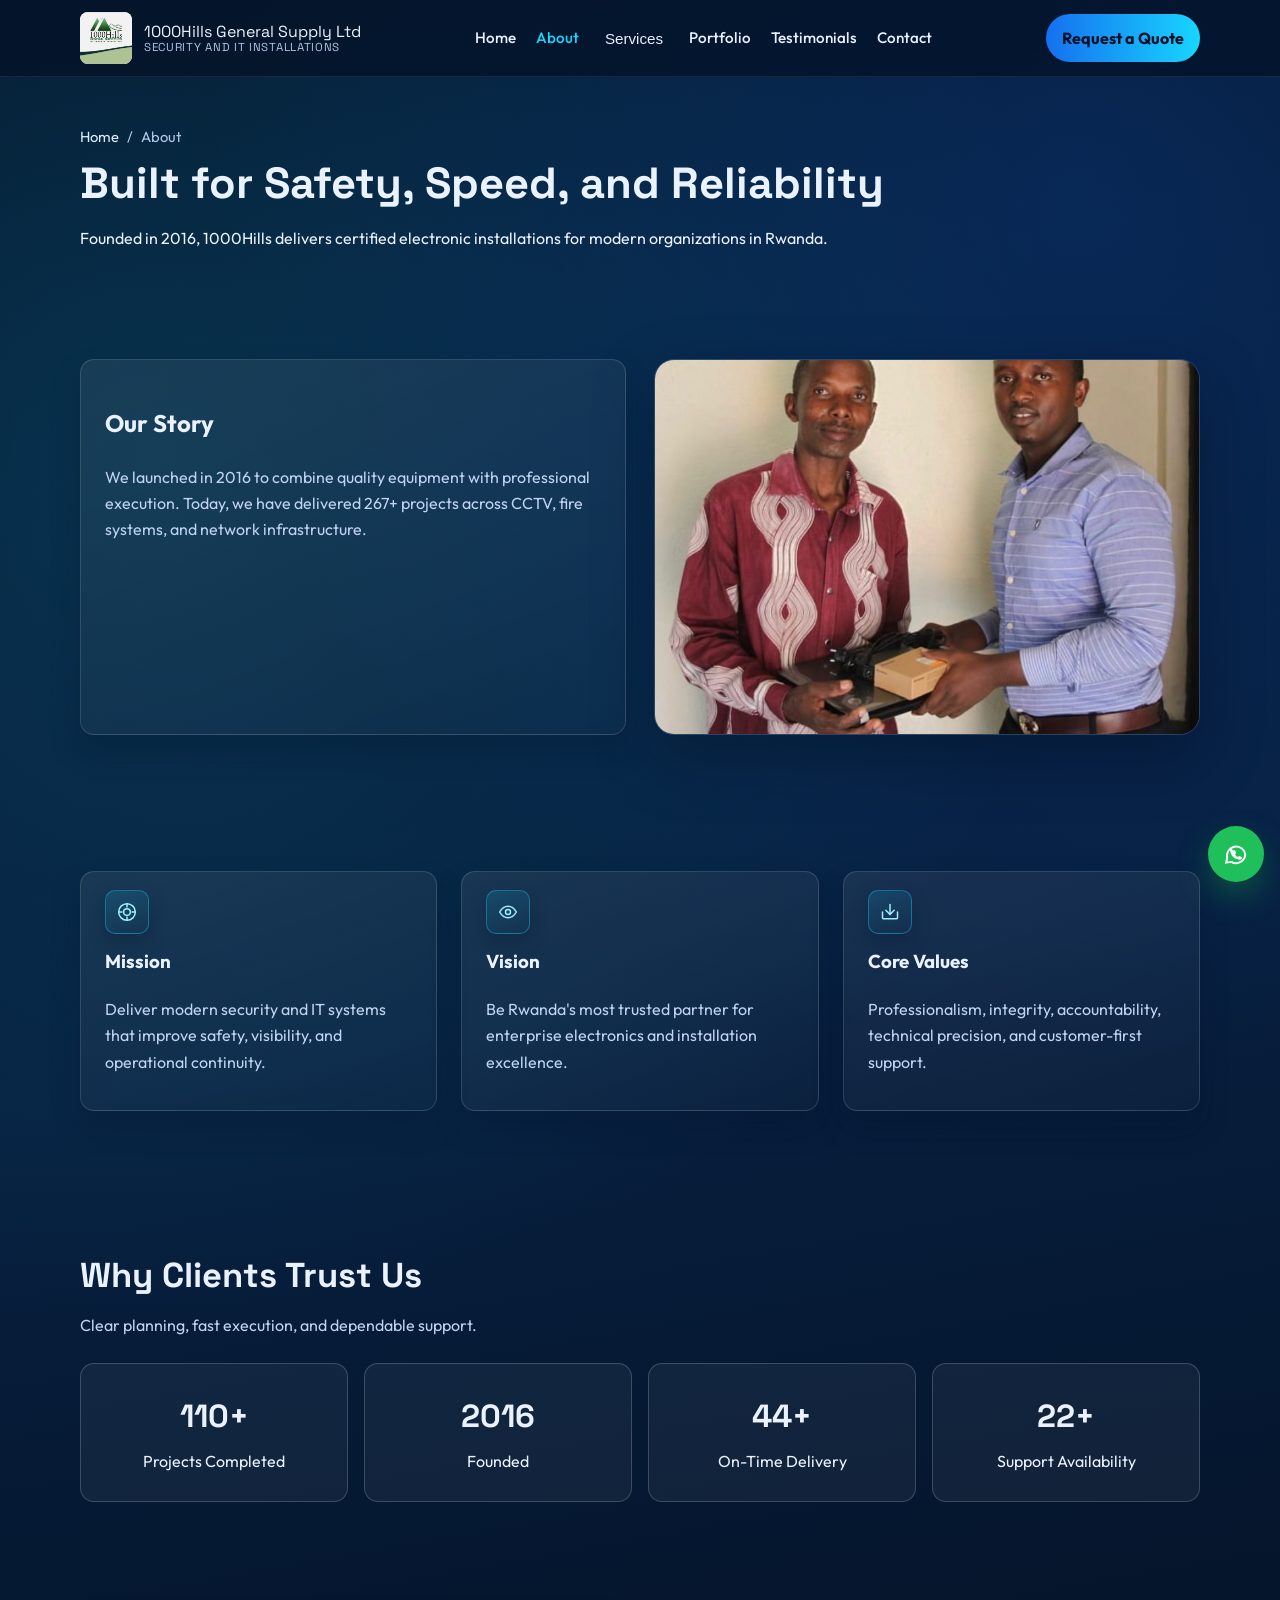
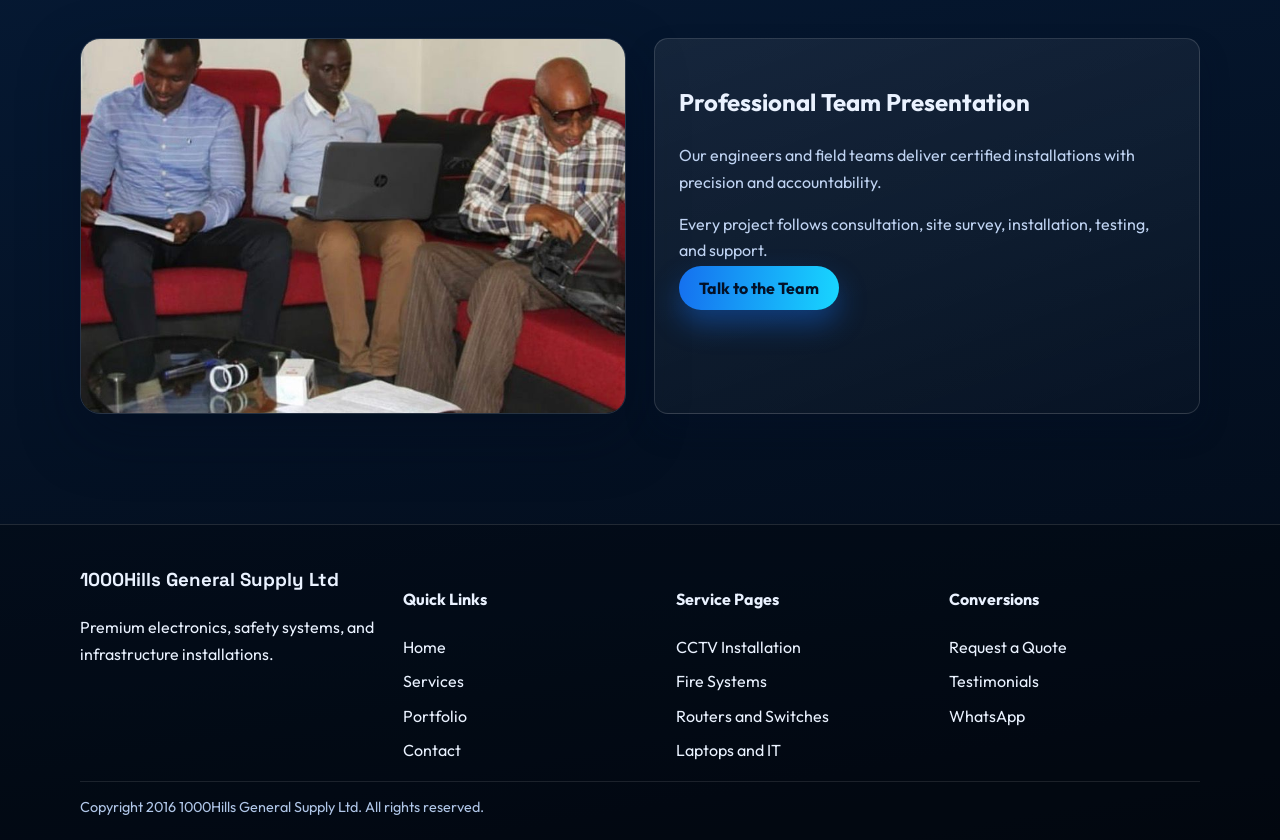
==== commit 26ad60d9: "fix: update WhatsApp number across all pages to new contact" ====
--- a/about/index.html
+++ b/about/index.html
@@ -159,12 +159,12 @@
       <div><h3 class="footer-title">1000Hills General Supply Ltd</h3><p>Premium electronics, safety systems, and infrastructure installations.</p></div>
       <div><h4>Quick Links</h4><div class="footer-links"><a href="/">Home</a><a href="/services/">Services</a><a href="/portfolio/">Portfolio</a><a href="/contact/">Contact</a></div></div>
       <div><h4>Service Pages</h4><div class="footer-links"><a href="/services/cctv-installation/">CCTV Installation</a><a href="/services/fire-fighting-systems/">Fire Systems</a><a href="/services/routers-switches/">Routers and Switches</a><a href="/services/laptops-it-equipment/">Laptops and IT</a></div></div>
-      <div><h4>Conversions</h4><div class="footer-links"><a href="/request-quote/">Request a Quote</a><a href="/testimonials/">Testimonials</a><a href="https://wa.me/250788000000">WhatsApp</a></div></div>
+      <div><h4>Conversions</h4><div class="footer-links"><a href="/request-quote/">Request a Quote</a><a href="/testimonials/">Testimonials</a><a href="https://wa.me/250787410990">WhatsApp</a></div></div>
     </div>
     <div class="container footer-bottom">Copyright 2016 1000Hills General Supply Ltd. All rights reserved.</div>
   </footer>
 
-  <a class="whatsapp-float" href="https://wa.me/250788000000" aria-label="Chat on WhatsApp">WhatsApp</a>
+  <a class="whatsapp-float" href="https://wa.me/250787410990" aria-label="Chat on WhatsApp">WhatsApp</a>
   <script defer src="/assets/js/main.js"></script>
 </body>
 </html>
--- a/assets/css/styles.css
+++ b/assets/css/styles.css
@@ -924,13 +924,26 @@
   z-index: 1500;
   display: inline-flex;
   align-items: center;
-  gap: 8px;
-  padding: 10px 14px;
-  border-radius: 999px;
+  justify-content: center;
+  width: 56px;
+  height: 56px;
+  padding: 0;
+  border-radius: 50%;
   background: #1fbf5b;
   color: #fff;
   font-weight: 700;
   box-shadow: 0 14px 30px rgba(17, 136, 64, 0.45);
+  font-size: 0;
+  line-height: 0;
+}
+
+.whatsapp-float::before {
+  content: '';
+  width: 26px;
+  height: 26px;
+  background: currentColor;
+  -webkit-mask: url("data:image/svg+xml,%3Csvg xmlns='http://www.w3.org/2000/svg' viewBox='0 0 24 24'%3E%3Cpath d='M20.5 11.9a8.5 8.5 0 0 1-12.8 7.4L3 20l.8-4.6A8.5 8.5 0 1 1 20.5 11.9Z' fill='none' stroke='black' stroke-width='1.8'/%3E%3Cpath d='M9.4 8.9c.2-.4.4-.4.7-.4h.6c.2 0 .5.1.6.4l.7 1.7c.1.3.1.5-.1.7l-.5.6c-.1.2-.2.4 0 .7.4.8 1.2 1.6 2 2 .3.1.5.1.7 0l.6-.5c.2-.2.4-.2.7-.1l1.7.7c.3.1.4.4.4.6v.6c0 .3 0 .5-.4.7-.3.2-1 .6-2 .6-2.1 0-4.2-1-5.8-2.6-1.6-1.6-2.6-3.7-2.6-5.8 0-1 .4-1.7.6-2Z' fill='black'/%3E%3C/svg%3E") center / contain no-repeat;
+  mask: url("data:image/svg+xml,%3Csvg xmlns='http://www.w3.org/2000/svg' viewBox='0 0 24 24'%3E%3Cpath d='M20.5 11.9a8.5 8.5 0 0 1-12.8 7.4L3 20l.8-4.6A8.5 8.5 0 1 1 20.5 11.9Z' fill='none' stroke='black' stroke-width='1.8'/%3E%3Cpath d='M9.4 8.9c.2-.4.4-.4.7-.4h.6c.2 0 .5.1.6.4l.7 1.7c.1.3.1.5-.1.7l-.5.6c-.1.2-.2.4 0 .7.4.8 1.2 1.6 2 2 .3.1.5.1.7 0l.6-.5c.2-.2.4-.2.7-.1l1.7.7c.3.1.4.4.4.6v.6c0 .3 0 .5-.4.7-.3.2-1 .6-2 .6-2.1 0-4.2-1-5.8-2.6-1.6-1.6-2.6-3.7-2.6-5.8 0-1 .4-1.7.6-2Z' fill='black'/%3E%3C/svg%3E") center / contain no-repeat;
 }
 
 .reveal {
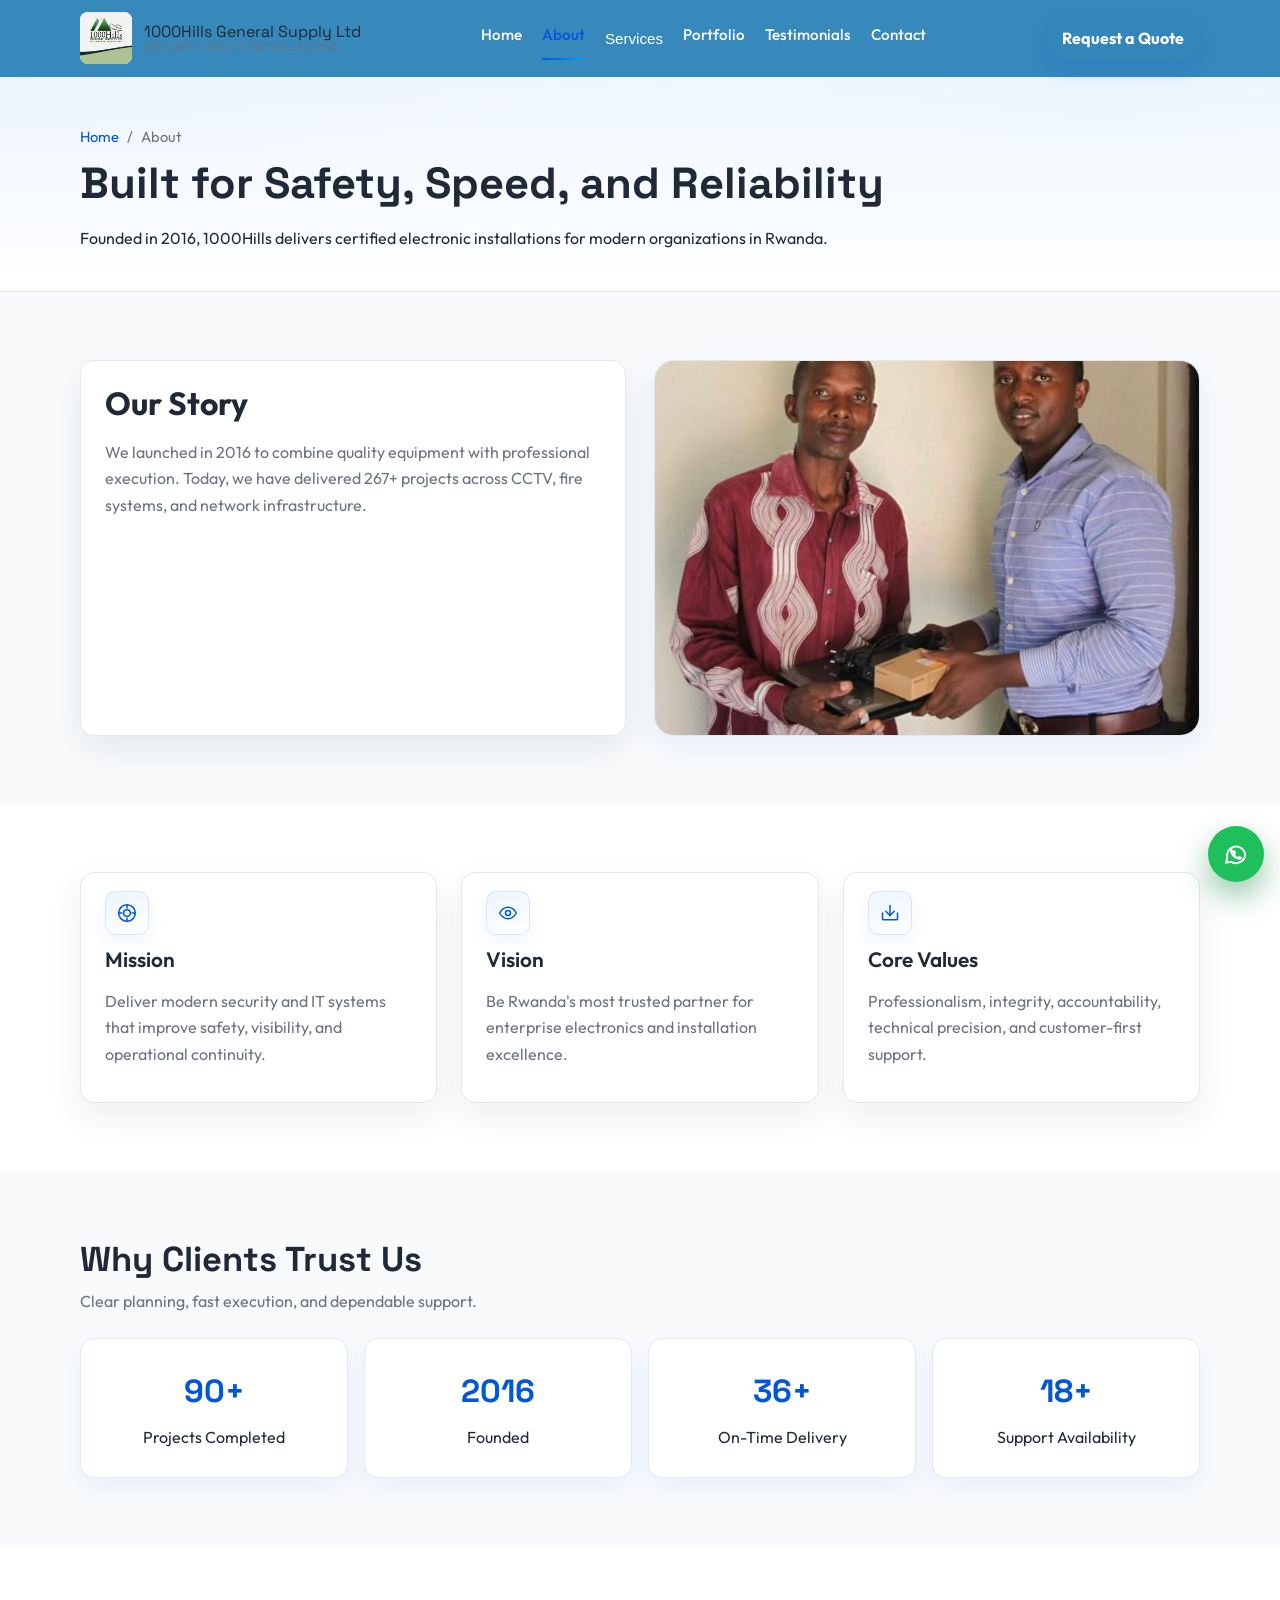
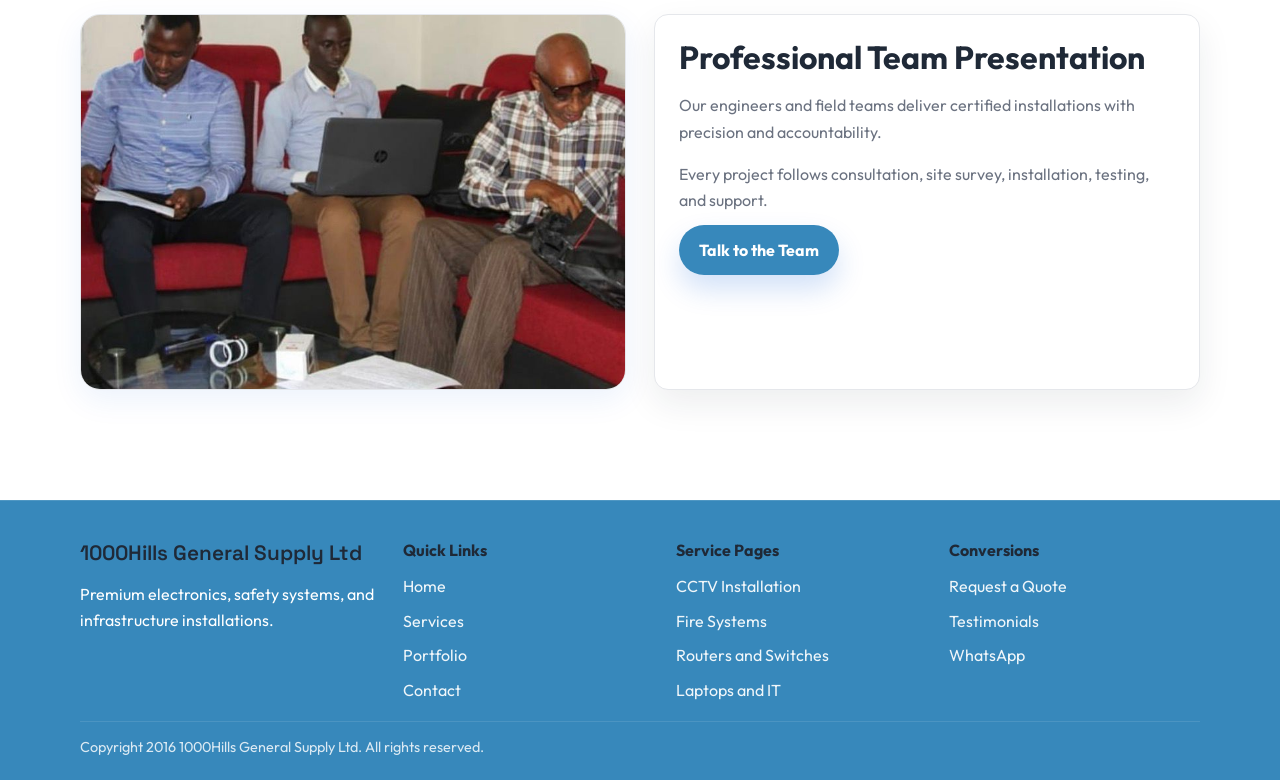
==== commit 20e97b84: "added sitemap file" ====
--- a/about/index.html
+++ b/about/index.html
@@ -6,28 +6,41 @@
   <title>About 1000Hills General Supply Ltd | Founded 2016</title>
   <meta name="description" content="Learn about 1000Hills General Supply Ltd, founded in 2016, with 267+ completed projects in CCTV, fire systems, and network infrastructure across Rwanda.">
   <meta name="robots" content="index, follow">
-  <link rel="canonical" href="https://1000hills.rw/about/">
+  <link rel="canonical" href="https://www.1000hillsgeneralsupply.com/about/">
   <meta property="og:type" content="website">
-  <meta property="og:title" content="About 1000Hills General Supply Ltd">
-  <meta property="og:description" content="Company history, mission, values, and project achievements in Rwanda.">
-  <meta property="og:url" content="https://1000hills.rw/about/">
-  <meta property="og:image" content="https://1000hills.rw/images/on-site1.jpeg">
+  <meta property="og:title" content="About 1000Hills General Supply Ltd | Founded 2016, Kigali Rwanda">
+  <meta property="og:description" content="Learn about 1000Hills General Supply Ltd — founded 2016, 267+ projects in CCTV, fire systems, and network infrastructure across Rwanda.">
+  <meta property="og:url" content="https://www.1000hillsgeneralsupply.com/about/">
+  <meta property="og:image" content="https://www.1000hillsgeneralsupply.com/images/on-site1.jpeg">
   <meta name="twitter:card" content="summary_large_image">
-  <meta name="twitter:title" content="About 1000Hills General Supply Ltd">
-  <meta name="twitter:description" content="Trusted electronics and installation company in Rwanda.">
-  <meta name="twitter:image" content="https://1000hills.rw/images/on-site1.jpeg">
+  <meta name="twitter:title" content="About 1000Hills General Supply Ltd | Founded 2016">
+  <meta name="twitter:description" content="Trusted electronics and installation company in Rwanda since 2016.">
+  <meta name="twitter:image" content="https://www.1000hillsgeneralsupply.com/images/on-site1.jpeg">
   <link rel="stylesheet" href="/assets/css/styles.css">
   <script type="application/ld+json">
     {
       "@context": "https://schema.org",
       "@graph": [
         {
+          "@type": "WebPage",
+          "@id": "https://www.1000hillsgeneralsupply.com/about/#webpage",
+          "url": "https://www.1000hillsgeneralsupply.com/about/",
+          "name": "About 1000Hills General Supply Ltd | Founded 2016",
+          "breadcrumb": {
+            "@type": "BreadcrumbList",
+            "itemListElement": [
+              {"@type": "ListItem", "position": 1, "name": "Home", "item": "https://www.1000hillsgeneralsupply.com/"},
+              {"@type": "ListItem", "position": 2, "name": "About", "item": "https://www.1000hillsgeneralsupply.com/about/"}
+            ]
+          }
+        },
+        {
           "@type": "Organization",
           "name": "1000Hills General Supply Ltd",
-          "url": "https://1000hills.rw/about/",
+          "url": "https://www.1000hillsgeneralsupply.com",
           "foundingDate": "2016",
           "description": "Premium electronics and installation company based in Rwanda.",
-          "logo": "https://1000hills.rw/images/logo.jpeg"
+          "logo": "https://www.1000hillsgeneralsupply.com/images/logo.jpeg"
         },
         {
           "@type": "LocalBusiness",
--- a/assets/css/styles.css
+++ b/assets/css/styles.css
@@ -1,17 +1,19 @@
 @import url('https://fonts.googleapis.com/css2?family=Outfit:wght@300;400;500;600;700;800&family=Space+Grotesk:wght@500;600;700&display=swap');
 
 :root {
-  --color-navy-950: #041228;
-  --color-navy-900: #071f3f;
-  --color-navy-800: #0b2f5c;
-  --color-electric: #1570ef;
-  --color-cyan: #18d6ff;
-  --color-ice: #eaf2ff;
-  --color-soft-gray: #98a6c3;
+  --color-primary: #0057D9;
+  --color-primary-2: #1E88E5;
+  --color-primary-light: #EAF4FF;
+  --color-accent: #00A3FF;
+  --color-background: #FFFFFF;
+  --color-section: #F8FAFC;
+  --color-text: #1F2937;
+  --color-text-muted: #6B7280;
+  --color-border: #E5E7EB;
   --color-white: #ffffff;
-  --color-border: rgba(255, 255, 255, 0.16);
-  --shadow-card: 0 22px 60px rgba(3, 12, 29, 0.35);
-  --shadow-soft: 0 16px 30px rgba(4, 18, 40, 0.24);
+  --color-footer: #003B95;
+  --shadow-card: 0 10px 30px rgba(0, 87, 217, 0.08);
+  --shadow-soft: 0 14px 34px rgba(31, 41, 55, 0.08);
   --radius-lg: 20px;
   --radius-md: 14px;
   --radius-sm: 10px;
@@ -29,11 +31,11 @@
 body {
   margin: 0;
   font-family: 'Outfit', sans-serif;
-  color: var(--color-ice);
+  color: var(--color-text);
   background:
-    radial-gradient(circle at 12% 18%, rgba(24, 214, 255, 0.14), transparent 40%),
-    radial-gradient(circle at 84% 8%, rgba(21, 112, 239, 0.2), transparent 35%),
-    linear-gradient(170deg, var(--color-navy-950), var(--color-navy-900) 42%, #020914 100%);
+    radial-gradient(circle at top left, rgba(0, 87, 217, 0.07), transparent 28%),
+    radial-gradient(circle at 86% 2%, rgba(0, 163, 255, 0.07), transparent 26%),
+    var(--color-background);
   min-height: 100vh;
   line-height: 1.65;
 }
@@ -44,13 +46,164 @@
 }
 
 a {
-  color: inherit;
+  color: var(--color-primary);
   text-decoration: none;
 }
 
 .container {
   width: var(--container);
   margin: 0 auto;
+}
+
+/* Typography scale and headings */
+h1, h2, h3, h4, h5, h6 {
+  color: var(--color-text);
+  margin: 0 0 14px;
+  line-height: 1.18;
+}
+
+h1 { font-size: clamp(1.8rem, 3.4vw, 3.2rem); font-weight: 700; }
+h2 { font-size: clamp(1.4rem, 2.6vw, 2rem); font-weight: 700; }
+h3 { font-size: clamp(1.15rem, 2.2vw, 1.3rem); font-weight: 600; }
+
+.lead {
+  color: var(--color-text);
+  font-size: 1.06rem;
+  max-width: 66ch;
+}
+
+/* Components: cards */
+.card {
+  background: var(--color-white);
+  border: 1px solid var(--color-border);
+  border-radius: var(--radius-md);
+  box-shadow: var(--shadow-card);
+  padding: 20px;
+  transition: transform 0.28s ease, box-shadow 0.28s ease;
+}
+
+.card:hover {
+  transform: translateY(-6px);
+  box-shadow: 0 18px 45px rgba(0,87,217,0.08);
+}
+
+.media-card img { border-radius: 12px 12px 8px 8px; }
+
+/* Buttons: primary and secondary */
+.btn {
+  border-radius: 999px;
+  padding: 12px 18px;
+  font-weight: 700;
+  cursor: pointer;
+  transition: transform 0.18s ease, box-shadow 0.18s ease, background-color 0.18s ease, color 0.18s ease;
+}
+
+.btn-primary {
+  background: var(--color-primary);
+  color: #fff;
+  border: 0;
+  box-shadow: 0 8px 28px rgba(0,87,217,0.14);
+}
+
+.btn-primary:hover, .btn-primary:focus {
+  background: var(--color-primary-2);
+  transform: translateY(-2px);
+}
+
+.btn-secondary {
+  background: transparent;
+  color: var(--color-primary);
+  border: 1px solid var(--color-primary);
+}
+
+.btn-secondary:hover, .btn-secondary:focus {
+  background: rgba(234,244,255,0.8);
+}
+
+/* Navigation: underline animation for links */
+.nav-link {
+  position: relative;
+  padding: 6px 4px;
+  color: var(--color-text);
+}
+
+.nav-link::after {
+  content: '';
+  position: absolute;
+  left: 0;
+  bottom: -4px;
+  width: 0;
+  height: 3px;
+  background: var(--color-accent);
+  border-radius: 3px;
+  transition: width 220ms ease;
+}
+
+.nav-link:hover::after,
+.nav-link.active::after { width: 100%; }
+
+/* Focus states for accessibility */
+:focus {
+  outline: 3px solid rgba(0,163,255,0.18);
+  outline-offset: 2px;
+}
+
+:focus:not(:focus-visible) { outline: none; }
+
+/* Header CTA (Request a Quote) styled as primary button */
+.nav-cta {
+  display: inline-flex;
+  align-items: center;
+  gap: 8px;
+  padding: 10px 16px;
+  border-radius: 999px;
+  background: var(--color-primary);
+  color: #fff;
+  font-weight: 700;
+  box-shadow: 0 8px 24px rgba(0,87,217,0.12);
+  transition: transform 0.18s ease, background 0.18s ease;
+}
+
+.nav-cta:hover, .nav-cta:focus { background: var(--color-primary-2); transform: translateY(-2px); }
+
+/* Screen-reader only */
+.sr-only {
+  position: absolute !important;
+  width: 1px; height: 1px;
+  padding: 0; margin: -1px;
+  overflow: hidden; clip: rect(0 0 0 0);
+  white-space: nowrap; border: 0;
+}
+
+/* Icons: use currentColor so we can tint with text color */
+svg { display: inline-block; vertical-align: middle; }
+svg [fill] { fill: currentColor; }
+
+/* Forms */
+input[type="text"], input[type="email"], select, textarea {
+  width: 100%;
+  padding: 12px 14px;
+  border: 1px solid var(--color-border);
+  border-radius: 10px;
+  font-size: 1rem;
+  background: #fff;
+  transition: border-color 160ms ease, box-shadow 160ms ease;
+}
+
+input:focus, select:focus, textarea:focus {
+  border-color: var(--color-primary);
+  box-shadow: 0 6px 18px rgba(0,87,217,0.08);
+  outline: none;
+}
+
+.error-msg { color: #b91c1c; font-size: 0.92rem; }
+
+/* Touch targets and responsive spacing */
+button, .btn, .nav-link { min-height: 44px; }
+@media (max-width: 900px) {
+  .hero-content { padding: 28px 0 36px; }
+  .hero-stats { gap: 8px; grid-template-columns: 1fr; }
+  .container { padding: 0 18px; }
 }
 
 .skip-link {
@@ -58,7 +211,7 @@
   left: -999px;
   top: 0;
   background: #fff;
-  color: #000;
+  color: var(--color-text);
   padding: 10px;
   z-index: 10000;
 }
@@ -73,7 +226,7 @@
   z-index: 5000;
   display: grid;
   place-items: center;
-  background: #030e1f;
+  background: linear-gradient(180deg, rgba(255, 255, 255, 0.96), rgba(234, 244, 255, 0.98));
   transition: opacity 0.5s ease, visibility 0.5s ease;
 }
 
@@ -85,8 +238,8 @@
 .loader-ring {
   width: 62px;
   height: 62px;
-  border: 4px solid rgba(255, 255, 255, 0.2);
-  border-top-color: var(--color-cyan);
+  border: 4px solid rgba(0, 87, 217, 0.14);
+  border-top-color: var(--color-primary);
   border-radius: 50%;
   animation: spin 0.9s linear infinite;
 }
@@ -99,9 +252,10 @@
 
 .topbar {
   padding: 10px 0;
-  border-bottom: 1px solid rgba(255, 255, 255, 0.08);
+  border-bottom: 1px solid var(--color-border);
   font-size: 0.92rem;
-  color: #d6e4ff;
+  color: var(--color-text-muted);
+  background: #fff;
 }
 
 .topbar-content {
@@ -116,8 +270,14 @@
   top: 0;
   z-index: 1000;
   backdrop-filter: blur(14px);
-  background: rgba(4, 18, 40, 0.78);
-  border-bottom: 1px solid rgba(255, 255, 255, 0.08);
+  background: rgba(51, 134, 186, 0.98);
+  border-bottom: 1px solid transparent;
+  transition: box-shadow 0.22s ease, border-color 0.22s ease, background 0.22s ease;
+}
+
+.site-header.scrolled {
+  box-shadow: 0 12px 32px rgba(15, 23, 42, 0.08);
+  border-bottom-color: rgba(229, 231, 235, 0.95);
 }
 
 .navbar {
@@ -147,11 +307,12 @@
   font-family: 'Space Grotesk', sans-serif;
   font-size: 1rem;
   line-height: 1.2;
+  color: var(--color-text);
 }
 
 .brand-title small {
   display: block;
-  color: #afc3e8;
+  color: var(--color-text-muted);
   font-size: 0.72rem;
   letter-spacing: 0.06em;
   text-transform: uppercase;
@@ -165,18 +326,41 @@
 
 .nav-link,
 .mega-trigger {
-  color: #e7f0ff;
+  color:white;
   font-weight: 500;
   font-size: 0.95rem;
   border: none;
   background: transparent;
   cursor: pointer;
+  position: relative;
+  padding: 6px 0;
 }
 
 .nav-link:hover,
 .mega-trigger:hover,
 .nav-link[aria-current='page'] {
-  color: var(--color-cyan);
+  color: var(--color-primary);
+}
+
+.nav-link::after,
+.mega-trigger::after {
+  content: '';
+  position: absolute;
+  left: 0;
+  bottom: 0;
+  width: 100%;
+  height: 2px;
+  border-radius: 999px;
+  background: linear-gradient(90deg, var(--color-primary), var(--color-accent));
+  transform: scaleX(0);
+  transform-origin: left;
+  transition: transform 0.22s ease;
+}
+
+.nav-link:hover::after,
+.mega-trigger:hover::after,
+.nav-link[aria-current='page']::after {
+  transform: scaleX(1);
 }
 
 .nav-cta {
@@ -185,9 +369,17 @@
   justify-content: center;
   padding: 11px 16px;
   border-radius: 999px;
-  background: linear-gradient(90deg, var(--color-electric), var(--color-cyan));
-  color: #041228;
+  background: rgba(51, 134, 186, 0.98);
+  color: #fff;
   font-weight: 700;
+  box-shadow: 0 10px 20px rgba(0, 87, 217, 0.18);
+  transition: transform 0.22s ease, box-shadow 0.22s ease, background 0.22s ease;
+}
+
+.nav-cta:hover {
+  background: var(--color-primary-2);
+  transform: translateY(-1px);
+  box-shadow: 0 12px 24px rgba(0, 87, 217, 0.22);
 }
 
 .nav-actions {
@@ -201,9 +393,10 @@
   width: 46px;
   height: 46px;
   border-radius: 12px;
-  border: 1px solid rgba(255, 255, 255, 0.2);
-  background: rgba(255, 255, 255, 0.06);
-  color: #fff;
+  border: 1px solid var(--color-border);
+  background: #fff;
+  color: var(--color-text);
+  box-shadow: 0 8px 18px rgba(15, 23, 42, 0.06);
 }
 
 .mega-menu-wrapper {
@@ -218,7 +411,7 @@
   width: min(860px, 92vw);
   border-radius: var(--radius-lg);
   border: 1px solid var(--color-border);
-  background: linear-gradient(170deg, rgba(13, 40, 78, 0.96), rgba(4, 18, 40, 0.96));
+  background: #fff;
   box-shadow: var(--shadow-card);
   padding: 24px;
   display: none;
@@ -237,19 +430,27 @@
 .mega-item {
   padding: 14px;
   border-radius: var(--radius-md);
-  border: 1px solid rgba(255, 255, 255, 0.14);
-  background: rgba(255, 255, 255, 0.03);
+  border: 1px solid var(--color-border);
+  background: linear-gradient(180deg, #fff, var(--color-primary-light));
+  transition: transform 0.22s ease, border-color 0.22s ease, box-shadow 0.22s ease;
+}
+
+.mega-item:hover {
+  transform: translateY(-2px);
+  border-color: rgba(0, 87, 217, 0.22);
+  box-shadow: 0 10px 24px rgba(0, 87, 217, 0.08);
 }
 
 .mega-item h4 {
   margin: 0 0 5px;
   font-size: 1rem;
+  color: var(--color-text);
 }
 
 .mega-item p {
   margin: 0;
   font-size: 0.9rem;
-  color: #bfd3f2;
+  color: var(--color-text-muted);
 }
 
 .hero {
@@ -271,7 +472,7 @@
   inset: 0;
   z-index: -2;
   background-image:
-    linear-gradient(110deg, rgba(4, 18, 40, 0.9) 8%, rgba(4, 18, 40, 0.68) 56%, rgba(4, 18, 40, 0.82) 100%),
+    linear-gradient(110deg, rgba(0, 87, 217, 0.55) 8%, rgba(30, 136, 229, 0.34) 56%, rgba(0, 163, 255, 0.28) 100%),
     var(--hero-image);
   background-size: cover;
   background-position: center;
@@ -283,13 +484,14 @@
   inset: 0;
   z-index: -1;
   background:
-    radial-gradient(circle at 20% 30%, rgba(24, 214, 255, 0.24), transparent 36%),
-    radial-gradient(circle at 80% 78%, rgba(21, 112, 239, 0.24), transparent 42%);
+    radial-gradient(circle at 18% 24%, rgba(234, 244, 255, 0.38), transparent 34%),
+    radial-gradient(circle at 82% 78%, rgba(0, 87, 217, 0.18), transparent 40%);
 }
 
 .hero-content {
   max-width: 760px;
   padding: 72px 0 80px;
+  color: var(--color-text);
 }
 
 .hero h1,
@@ -300,16 +502,19 @@
   line-height: 1.14;
 }
 
+.hero h1 {
+  color: var(--color-text);
+}
+
 .hero p {
-  color: #d9e7ff;
+  color: var(--color-text-muted);
   font-size: 1.02rem;
   max-width: 64ch;
 }
 
 .rotating-words {
-  color: var(--color-cyan);
-  text-shadow: 0 0 22px rgba(24, 214, 255, 0.36);
-  border-right: 2px solid rgba(24, 214, 255, 0.8);
+  color: #0077e6;
+  border-right: 2px solid #0077e6;
   padding-right: 5px;
   white-space: nowrap;
   animation: caretPulse 0.9s steps(1) infinite;
@@ -327,20 +532,30 @@
   gap: 8px;
   padding: 6px 12px;
   border-radius: 999px;
-  background: rgba(24, 214, 255, 0.14);
-  border: 1px solid rgba(24, 214, 255, 0.35);
-  color: #adf4ff;
+  background: rgba(234, 244, 255, 0.92);
+  border: 1px solid rgba(0, 87, 217, 0.16);
+  color: var(--color-primary);
   font-size: 0.84rem;
   text-transform: uppercase;
   letter-spacing: 0.05em;
 }
 
-.hero-cta {
+.btn-hero-services {
+  background: rgba(51, 134, 186, 0.98);
+  color: #fff;
+  border: 1px solid transparent;
   margin-top: 24px;
   display: flex;
   gap: 12px;
   flex-wrap: wrap;
 }
+
+
+  /* margin-top: 24px;
+  display: flex;
+  gap: 12px;
+  flex-wrap: wrap;
+} */
 
 .btn {
   border: 0;
@@ -348,7 +563,11 @@
   padding: 12px 20px;
   font-weight: 700;
   cursor: pointer;
-  transition: transform 0.25s ease, box-shadow 0.25s ease;
+  display: inline-flex;
+  align-items: center;
+  justify-content: center;
+  gap: 8px;
+  transition: transform 0.25s ease, box-shadow 0.25s ease, background-color 0.25s ease, border-color 0.25s ease;
 }
 
 .btn:hover {
@@ -356,22 +575,33 @@
 }
 
 .btn-primary {
-  background: linear-gradient(95deg, var(--color-electric), var(--color-cyan));
-  color: #031127;
-  box-shadow: 0 14px 28px rgba(21, 112, 239, 0.4);
+  background: rgba(51, 134, 186, 0.98);
+  color: #fff;
+  box-shadow: 0 14px 28px rgba(0, 87, 217, 0.18);
+}
+
+.btn-primary:hover,
+.btn-primary:focus-visible {
+  background: var(--color-primary-2);
 }
 
 .btn-secondary {
-  background: rgba(255, 255, 255, 0.08);
-  color: #e7f0ff;
-  border: 1px solid rgba(255, 255, 255, 0.2);
+  background: #fff;
+  color: var(--color-primary);
+  border: 1px solid var(--color-primary);
+  box-shadow: 0 10px 20px rgba(0, 87, 217, 0.06);
+}
+
+.btn-secondary:hover,
+.btn-secondary:focus-visible {
+  background: var(--color-primary-light);
 }
 
 .hero-visual,
 .image-card {
   border-radius: var(--radius-lg);
   overflow: hidden;
-  border: 1px solid rgba(255, 255, 255, 0.14);
+  border: 1px solid var(--color-border);
   box-shadow: var(--shadow-card);
   position: relative;
 }
@@ -393,18 +623,31 @@
 .hero-stat {
   padding: 12px;
   border-radius: var(--radius-sm);
-  background: rgba(255, 255, 255, 0.06);
-  border: 1px solid rgba(255, 255, 255, 0.1);
+  background: linear-gradient(135deg, rgba(0, 87, 217, 0.96), rgba(30, 136, 229, 0.92));
+  border: 1px solid rgba(234, 244, 255, 0.28);
+  box-shadow: 0 10px 30px rgba(0, 87, 217, 0.14);
+  color: #fff;
 }
 
 .hero-stat strong {
   display: block;
   font-size: 1.24rem;
   font-family: 'Space Grotesk', sans-serif;
+  color: #fff;
+}
+
+.hero-stat span {
+  color: rgba(255, 255, 255, 0.88);
+  font-weight: 600;
 }
 
 main section {
   padding: 68px 0;
+  background: var(--color-background);
+}
+
+main > section:nth-of-type(even):not(.hero):not(.page-hero) {
+  background: var(--color-section);
 }
 
 .section-head {
@@ -420,7 +663,7 @@
 
 .section-head p {
   margin: 0;
-  color: #bfd3f2;
+  color: var(--color-text-muted);
 }
 
 .grid-2 {
@@ -444,23 +687,25 @@
 .card {
   padding: 24px;
   border-radius: var(--radius-md);
-  border: 1px solid rgba(255, 255, 255, 0.14);
-  background: linear-gradient(160deg, rgba(255, 255, 255, 0.07), rgba(255, 255, 255, 0.02));
+  border: 1px solid var(--color-border);
+  background: #fff;
   box-shadow: var(--shadow-soft);
-  transition: transform 0.22s ease, border-color 0.22s ease;
+  transition: transform 0.22s ease, border-color 0.22s ease, box-shadow 0.22s ease;
 }
 
 .card:hover {
   transform: translateY(-4px);
-  border-color: rgba(24, 214, 255, 0.45);
+  border-color: rgba(0, 87, 217, 0.2);
+  box-shadow: 0 16px 38px rgba(0, 87, 217, 0.12);
 }
 
 .card h3 {
   margin-top: 0;
+  color: var(--color-text);
 }
 
 .card p {
-  color: #bfd3f2;
+  color: var(--color-text-muted);
   margin-bottom: 0.7rem;
 }
 
@@ -482,12 +727,12 @@
   margin-top: 4px;
   padding: 8px 14px;
   border-radius: 999px;
-  border: 1px solid rgba(24, 214, 255, 0.45);
-  background: rgba(24, 214, 255, 0.16);
-  color: #ddf9ff;
+  border: 1px solid rgba(0, 87, 217, 0.16);
+  background: var(--color-primary-light);
+  color: var(--color-primary);
   font-weight: 600;
   line-height: 1;
-  transition: transform 0.2s ease, background-color 0.2s ease, border-color 0.2s ease;
+  transition: transform 0.2s ease, background-color 0.2s ease, border-color 0.2s ease, box-shadow 0.2s ease;
 }
 
 .services-overview-section .service-overview-link::after {
@@ -498,9 +743,156 @@
 
 .services-overview-section .service-overview-link:hover,
 .services-overview-section .service-overview-link:focus-visible {
-  background: rgba(24, 214, 255, 0.26);
-  border-color: rgba(24, 214, 255, 0.7);
+  background: rgba(0, 87, 217, 0.12);
+  border-color: rgba(0, 87, 217, 0.28);
   transform: translateY(-1px);
+}
+
+.featured-products-section .section-head {
+  max-width: 760px;
+}
+
+.product-grid {
+  align-items: stretch;
+}
+
+.product-card {
+  overflow: hidden;
+  padding: 0;
+  display: flex;
+  flex-direction: column;
+  transform: translateY(0);
+}
+
+.product-card img {
+  width: 100%;
+  aspect-ratio: 4 / 3;
+  object-fit: cover;
+  background: var(--color-primary-light);
+  transition: transform 0.32s ease, filter 0.32s ease;
+}
+
+.product-card:hover,
+.product-card:focus-within {
+  transform: translateY(-8px);
+  border-color: rgba(0, 87, 217, 0.28);
+  box-shadow: 0 20px 44px rgba(0, 87, 217, 0.16);
+}
+
+.product-card:hover img,
+.product-card:focus-within img {
+  transform: scale(1.05);
+  filter: saturate(1.08) contrast(1.03);
+}
+
+.product-card-small-image img {
+  width: 78%;
+  margin: 18px auto 0;
+  border-radius: 10px;
+  aspect-ratio: 4 / 3;
+  object-fit: contain;
+}
+
+.product-card-body {
+  padding: 18px;
+}
+
+.product-card-body h3 {
+  font-size: 1.08rem;
+  margin-bottom: 8px;
+}
+
+.product-card-body p {
+  margin: 0;
+}
+
+.partners-section {
+  overflow: hidden;
+}
+
+.partners-marquee {
+  position: relative;
+  overflow: hidden;
+  border-radius: var(--radius-md);
+  border: 1px solid var(--color-border);
+  background: #fff;
+  box-shadow: var(--shadow-soft);
+}
+
+.partners-marquee::before,
+.partners-marquee::after {
+  content: '';
+  position: absolute;
+  top: 0;
+  bottom: 0;
+  width: 84px;
+  z-index: 2;
+  pointer-events: none;
+}
+
+.partners-marquee::before {
+  left: 0;
+  background: linear-gradient(90deg, #fff, rgba(255, 255, 255, 0));
+}
+
+.partners-marquee::after {
+  right: 0;
+  background: linear-gradient(270deg, #fff, rgba(255, 255, 255, 0));
+}
+
+.partners-track {
+  display: flex;
+  width: max-content;
+  gap: 18px;
+  padding: 22px;
+  animation: partnersScroll 18s linear infinite;
+}
+
+.partner-card {
+  width: 220px;
+  height: 132px;
+  flex: 0 0 220px;
+  display: flex;
+  flex-direction: column;
+  align-items: center;
+  justify-content: center;
+  gap: 8px;
+  padding: 18px;
+  border-radius: var(--radius-sm);
+  border: 1px solid rgba(0, 87, 217, 0.12);
+  background: linear-gradient(180deg, #fff, var(--color-primary-light));
+  box-shadow: 0 10px 24px rgba(0, 87, 217, 0.07);
+  transition: transform 0.24s ease, border-color 0.24s ease, box-shadow 0.24s ease;
+}
+
+.partner-card:hover {
+  transform: translateY(-5px);
+  border-color: rgba(0, 87, 217, 0.26);
+  box-shadow: 0 16px 34px rgba(0, 87, 217, 0.12);
+}
+
+.partner-card img {
+  max-width: 100%;
+  max-height: 66px;
+  object-fit: contain;
+}
+
+.partner-card h3 {
+  margin: 0;
+  color: var(--color-text);
+  font-size: 0.92rem;
+  line-height: 1.15;
+  text-align: center;
+}
+
+@keyframes partnersScroll {
+  from {
+    transform: translateX(0);
+  }
+
+  to {
+    transform: translateX(calc(-50% - 9px));
+  }
 }
 
 .why-choose-card {
@@ -515,10 +907,10 @@
   display: inline-grid;
   place-items: center;
   margin-bottom: 12px;
-  color: #9cefff;
-  border: 1px solid rgba(24, 214, 255, 0.4);
-  background: linear-gradient(160deg, rgba(24, 214, 255, 0.2), rgba(21, 112, 239, 0.14));
-  box-shadow: 0 10px 20px rgba(2, 20, 48, 0.35);
+  color: var(--color-primary);
+  border: 1px solid rgba(0, 87, 217, 0.14);
+  background: linear-gradient(160deg, rgba(234, 244, 255, 0.92), rgba(255, 255, 255, 0.98));
+  box-shadow: 0 10px 20px rgba(0, 87, 217, 0.08);
 }
 
 .why-icon svg {
@@ -538,10 +930,10 @@
   display: inline-grid;
   place-items: center;
   margin-bottom: 12px;
-  color: #9cefff;
-  border: 1px solid rgba(24, 214, 255, 0.36);
-  background: linear-gradient(160deg, rgba(24, 214, 255, 0.14), rgba(4,18,40,0.02));
-  box-shadow: 0 8px 18px rgba(2, 20, 48, 0.28);
+  color: var(--color-primary);
+  border: 1px solid rgba(0, 87, 217, 0.12);
+  background: linear-gradient(160deg, rgba(234, 244, 255, 0.9), #fff);
+  box-shadow: 0 8px 18px rgba(0, 87, 217, 0.06);
 }
 
 .mv-icon svg {
@@ -553,8 +945,9 @@
   text-align: center;
   padding: 26px 12px;
   border-radius: var(--radius-md);
-  border: 1px solid rgba(255, 255, 255, 0.18);
-  background: rgba(255, 255, 255, 0.05);
+  border: 1px solid rgba(0, 87, 217, 0.12);
+  background: #fff;
+  box-shadow: 0 10px 24px rgba(0, 87, 217, 0.06);
 }
 
 .counter strong {
@@ -562,6 +955,7 @@
   font-size: 2rem;
   font-family: 'Space Grotesk', sans-serif;
   margin-bottom: 6px;
+  color: var(--color-primary);
 }
 
 .process-step {
@@ -577,53 +971,59 @@
   width: 8px;
   height: 8px;
   border-radius: 50%;
-  background: var(--color-cyan);
-  box-shadow: 0 0 16px var(--color-cyan);
+  background: var(--color-primary);
+  box-shadow: 0 0 16px rgba(0, 87, 217, 0.3);
 }
 
 .roadmap-panel {
   display: flex;
   flex-direction: column;
+  gap: 16px;
+  padding: 26px;
+  background:
+    linear-gradient(180deg, rgba(255, 255, 255, 0.98), rgba(248, 250, 252, 0.98));
+}
+
+.roadmap-head {
+  display: flex;
+  align-items: end;
+  justify-content: space-between;
   gap: 18px;
-}
-
-.roadmap-head {
   margin-bottom: 0;
 }
 
 .roadmap-head p {
-  max-width: 58ch;
+  display: none;
 }
 
 .roadmap-track {
   position: relative;
   display: grid;
   grid-template-columns: repeat(6, minmax(0, 1fr));
-  grid-template-rows: auto auto;
-  gap: 10px 8px;
-  padding: 34px 6px 18px;
+  grid-template-rows: 1fr;
+  gap: 10px;
+  padding: 18px 0 8px;
   isolation: isolate;
+  color: var(--color-primary);
 }
 
 .roadmap-track::before {
   content: '';
   position: absolute;
-  left: 0;
-  right: 0;
-  top: 50%;
-  height: 78px;
-  transform: translateY(-50%);
-  background-repeat: no-repeat;
-  background-position: center;
-  background-size: 100% 78px;
-  background-image: url("data:image/svg+xml,%3Csvg xmlns='http://www.w3.org/2000/svg' viewBox='0 0 1200 160' fill='none'%3E%3Cpath d='M0 80C60 80 120 40 180 40C240 40 300 120 360 120C420 120 480 40 540 40C600 40 660 120 720 120C780 120 840 40 900 40C960 40 1020 120 1080 120C1140 120 1200 80 1200 80' stroke='%23071f3f' stroke-width='20' stroke-linecap='round' stroke-linejoin='round'/%3E%3Cpath d='M0 80C60 80 120 40 180 40C240 40 300 120 360 120C420 120 480 40 540 40C600 40 660 120 720 120C780 120 840 40 900 40C960 40 1020 120 1080 120C1140 120 1200 80 1200 80' stroke='%23eaf2ff' stroke-width='6' stroke-linecap='round' stroke-linejoin='round' stroke-dasharray='10 12' opacity='0.95'/%3E%3C/svg%3E");
+  left: 7%;
+  right: 7%;
+  top: 48px;
+  height: 3px;
+  transform: none;
+  border-radius: 999px;
+  background: linear-gradient(90deg, rgba(0, 87, 217, 0.08), rgba(0, 87, 217, 0.55), rgba(0, 163, 255, 0.12));
   z-index: -1;
   pointer-events: none;
 }
 
 .roadmap-step {
   position: relative;
-  padding: 8px 6px 6px;
+  padding: 0;
   border-radius: 14px;
   border: 0;
   background: transparent;
@@ -635,6 +1035,7 @@
   flex-direction: column;
   align-items: center;
   text-align: center;
+  gap: 8px;
 }
 
 .roadmap-step::after {
@@ -645,8 +1046,8 @@
   width: 18px;
   height: 18px;
   border-radius: 50%;
-  background: rgba(255,255,255,0.96);
-  box-shadow: 0 0 14px rgba(3,12,29,0.08);
+  background: #fff;
+  box-shadow: 0 0 0 8px rgba(0,87,217,0.08), 0 0 20px rgba(0,87,217,0.18);
   transform: translate(-50%, -50%);
   z-index: 1;
   opacity: 0.95;
@@ -654,12 +1055,12 @@
 
 .roadmap-step-top {
   grid-row: 1;
-  align-self: end;
+  align-self: stretch;
 }
 
 .roadmap-step-bottom {
-  grid-row: 2;
-  align-self: start;
+  grid-row: 1;
+  align-self: stretch;
 }
 
 .roadmap-step-top::after,
@@ -676,57 +1077,217 @@
 .roadmap-step:nth-child(6){grid-column:6}
 
 .roadmap-icon {
-  width: 72px;
-  height: 72px;
+  width: 52px;
+  height: 52px;
   display: grid;
   place-items: center;
   border-radius: 999px;
-  margin-bottom: 10px;
-  color: #041228;
-  background: linear-gradient(135deg, var(--color-electric), var(--color-cyan));
-  box-shadow: 0 10px 24px rgba(3,12,29,0.28);
-  border: 4px solid rgba(255,255,255,0.06);
+  margin-bottom: 6px;
+  position: relative;
+  color: #fff;
+  background: linear-gradient(135deg, var(--color-primary), var(--color-primary-2));
+  box-shadow: 0 10px 22px rgba(0,87,217,0.16);
+  border: 3px solid rgba(255,255,255,0.9);
 }
 
 .roadmap-icon svg {
-  width: 24px;
-  height: 24px;
+  width: 20px;
+  height: 20px;
+}
+
+.roadmap-icon::after {
+  content: '';
+  position: absolute;
+  inset: -6px;
+  border-radius: 999px;
+  z-index: 0;
+  filter: blur(12px);
+  background: radial-gradient(circle at 30% 20%, rgba(0,87,217,0.12), rgba(0,87,217,0.02) 40%, transparent 60%);
+  pointer-events: none;
 }
 
 .roadmap-badge {
   display: block;
-  color: #bfd3f2;
+  color: var(--color-primary-2);
   font-family: 'Space Grotesk', sans-serif;
-  font-size: 0.85rem;
+  font-size: 0.76rem;
   letter-spacing: 0.06em;
-  margin-bottom: 6px;
+  margin-bottom: 8px;
+  background: var(--color-primary-light);
+  padding: 3px 8px;
+  border-radius: 999px;
+  display: inline-block;
 }
 
 .roadmap-step h3 {
   margin: 0;
-  font-size: 0.98rem;
-  line-height: 1.25;
-  color: #eaf2ff;
+  font-size: 0.88rem;
+  line-height: 1.2;
+  color: var(--color-text);
 }
 
 .roadmap-step p {
   margin: 0;
-  color: #bfd3f2;
+  color: var(--color-text-muted);
 }
 
 .roadmap-cta {
   align-self: flex-start;
+  margin-top: 4px;
+}
+
+.roadmap-step > div:last-child {
+  width: 100%;
+  min-height: 92px;
+  padding: 12px 10px;
+  border-radius: 12px;
+  border: 1px solid rgba(0, 87, 217, 0.12);
+  background: #fff;
+  box-shadow: 0 8px 20px rgba(15, 23, 42, 0.06);
+  transition: transform 0.22s ease, border-color 0.22s ease, box-shadow 0.22s ease;
+}
+
+.roadmap-step:hover > div:last-child {
+  transform: translateY(-4px);
+  border-color: rgba(0, 87, 217, 0.26);
+  box-shadow: 0 14px 28px rgba(0, 87, 217, 0.1);
 }
 
 .banner {
   border-radius: var(--radius-lg);
   padding: 34px;
-  border: 1px solid rgba(255, 255, 255, 0.16);
-  background: linear-gradient(120deg, rgba(21, 112, 239, 0.25), rgba(24, 214, 255, 0.18));
+  border: 1px solid rgba(0, 87, 217, 0.12);
+  background: linear-gradient(120deg, rgba(234, 244, 255, 0.98), rgba(255, 255, 255, 0.98));
+  box-shadow: var(--shadow-card);
 }
 
 .page-hero {
   padding: 48px 0 24px;
+  background: linear-gradient(180deg, rgba(234, 244, 255, 0.65), rgba(255, 255, 255, 1));
+  border-bottom: 1px solid rgba(229, 231, 235, 0.9);
+}
+
+.page-hero-carousel {
+  overflow: hidden;
+}
+
+.page-hero-layout {
+  display: grid;
+  grid-template-columns: 1fr;
+  gap: 0;
+  align-items: start;
+  padding: 2rem 0 1.5rem;
+}
+
+.page-hero-copy {
+  max-width: 720px;
+}
+
+.hero-carousel {
+  position: relative;
+  width: 100%;
+  height: auto;
+  aspect-ratio: 16 / 9;
+  min-height: 0;
+  border-radius: 26px;
+  overflow: hidden;
+  border: 1px solid rgba(255, 255, 255, 0.65);
+  box-shadow: 0 18px 45px rgba(15, 23, 42, 0.12);
+  background: linear-gradient(135deg, rgba(0, 87, 217, 0.14), rgba(0, 163, 255, 0.08));
+  touch-action: pan-y;
+}
+
+.hero-carousel-track {
+  position: relative;
+  width: 100%;
+  height: 100%;
+  overflow: hidden;
+}
+
+.hero-carousel-slide {
+  position: absolute;
+  inset: 0;
+  margin: 0;
+  height: 100%;
+  opacity: 0;
+  transition: opacity 0.55s ease;
+  pointer-events: none;
+}
+
+.hero-carousel-slide.active {
+  opacity: 1;
+  pointer-events: auto;
+}
+
+.hero-carousel-slide img {
+  width: 100%;
+  height: 100%;
+  min-height: 0;
+  object-fit: cover;
+}
+
+.hero-carousel-slide--fit img {
+  object-fit: contain;
+  background: #f0f6ff;
+}
+
+.hero-carousel-control {
+  position: absolute;
+  top: 50%;
+  transform: translateY(-50%);
+  width: 44px;
+  height: 44px;
+  border-radius: 50%;
+  border: 0;
+  background: rgba(255, 255, 255, 0.88);
+  color: var(--color-primary);
+  font-size: 1.7rem;
+  line-height: 1;
+  display: grid;
+  place-items: center;
+  box-shadow: 0 10px 22px rgba(15, 23, 42, 0.16);
+  cursor: pointer;
+  z-index: 10;
+}
+
+.hero-carousel-prev {
+  left: 1rem;
+}
+
+.hero-carousel-next {
+  right: 1rem;
+}
+
+.hero-carousel-control:hover,
+.hero-carousel-control:focus {
+  background: #fff;
+}
+
+.hero-carousel-dots {
+  position: absolute;
+  left: 50%;
+  bottom: 14px;
+  transform: translateX(-50%);
+  display: flex;
+  gap: 8px;
+  z-index: 1;
+  visibility: hidden;
+}
+
+.hero-carousel-dot {
+  width: 16px;
+  height: 1px;
+  border: 0;
+  border-radius: 999px;
+  background: rgba(173, 193, 226, 0.95);
+  padding: 0;
+  cursor: pointer;
+  transition: transform 0.2s ease, background-color 0.2s ease, width 0.2s ease;
+}
+
+.hero-carousel-dot.active {
+  width: 28px;
+  background: var(--color-primary);
 }
 
 .breadcrumbs {
@@ -734,13 +1295,13 @@
   gap: 8px;
   align-items: center;
   flex-wrap: wrap;
-  color: #b3c7ea;
+  color: var(--color-text-muted);
   font-size: 0.92rem;
   margin-bottom: 10px;
 }
 
 .breadcrumbs a {
-  color: #ddecff;
+  color: var(--color-primary);
 }
 
 .search-box {
@@ -752,9 +1313,10 @@
   width: 100%;
   border-radius: 999px;
   padding: 12px 16px;
-  border: 1px solid rgba(255, 255, 255, 0.24);
-  background: rgba(255, 255, 255, 0.06);
-  color: #fff;
+  border: 1px solid var(--color-border);
+  background: #fff;
+  color: var(--color-text);
+  box-shadow: 0 8px 18px rgba(15, 23, 42, 0.05);
 }
 
 .filters {
@@ -767,15 +1329,16 @@
 .filter-btn {
   padding: 8px 14px;
   border-radius: 999px;
-  border: 1px solid rgba(255, 255, 255, 0.24);
-  background: rgba(255, 255, 255, 0.04);
-  color: #fff;
+  border: 1px solid var(--color-border);
+  background: #fff;
+  color: var(--color-text);
   cursor: pointer;
 }
 
 .filter-btn.active {
-  background: rgba(24, 214, 255, 0.2);
-  border-color: rgba(24, 214, 255, 0.45);
+  background: var(--color-primary-light);
+  border-color: rgba(0, 87, 217, 0.2);
+  color: var(--color-primary);
 }
 
 .testimonial-track {
@@ -794,7 +1357,7 @@
 
 .quote-mark {
   font-size: 2rem;
-  color: var(--color-cyan);
+  color: var(--color-primary);
   line-height: 1;
 }
 
@@ -808,14 +1371,15 @@
   width: 42px;
   height: 42px;
   border-radius: 50%;
-  border: 1px solid rgba(255, 255, 255, 0.22);
-  background: rgba(255, 255, 255, 0.06);
-  color: #fff;
+  border: 1px solid var(--color-border);
+  background: #fff;
+  color: var(--color-text);
+  box-shadow: 0 8px 18px rgba(15, 23, 42, 0.05);
 }
 
 .faq-item {
   border-radius: var(--radius-sm);
-  border: 1px solid rgba(255, 255, 255, 0.18);
+  border: 1px solid var(--color-border);
   margin-bottom: 12px;
   overflow: hidden;
 }
@@ -825,8 +1389,8 @@
   text-align: left;
   padding: 14px;
   border: 0;
-  background: rgba(255, 255, 255, 0.04);
-  color: #fff;
+  background: #fff;
+  color: var(--color-text);
   font-weight: 600;
   cursor: pointer;
 }
@@ -836,7 +1400,7 @@
   max-height: 0;
   overflow: hidden;
   transition: max-height 0.3s ease, padding 0.3s ease;
-  color: #c0d5f3;
+  color: var(--color-text-muted);
 }
 
 .faq-item.open .faq-answer {
@@ -868,11 +1432,20 @@
 select,
 textarea {
   border-radius: 10px;
-  border: 1px solid rgba(255, 255, 255, 0.24);
-  background: rgba(255, 255, 255, 0.06);
-  color: #fff;
+  border: 1px solid var(--color-border);
+  background: #fff;
+  color: var(--color-text);
   padding: 11px 12px;
   font: inherit;
+  transition: border-color 0.2s ease, box-shadow 0.2s ease;
+}
+
+input:focus,
+select:focus,
+textarea:focus {
+  outline: none;
+  border-color: rgba(0, 87, 217, 0.35);
+  box-shadow: 0 0 0 4px rgba(0, 87, 217, 0.08);
 }
 
 textarea {
@@ -890,7 +1463,9 @@
   margin-top: 42px;
   border-top: 1px solid rgba(255, 255, 255, 0.12);
   padding: 40px 0 20px;
-  background: rgba(0, 0, 0, 0.25);
+  background: rgba(51, 134, 186, 0.98);
+  /* var(--color-footer); */
+  color: #fff;
 }
 
 .footer-grid {
@@ -909,11 +1484,20 @@
   gap: 8px;
 }
 
+.site-footer a {
+  color: rgba(255, 255, 255, 0.92);
+}
+
+.site-footer a:hover,
+.site-footer a:focus-visible {
+  color: #fff;
+}
+
 .footer-bottom {
   border-top: 1px solid rgba(255, 255, 255, 0.1);
   margin-top: 18px;
   padding-top: 14px;
-  color: #b0c6e8;
+  color: rgba(255, 255, 255, 0.82);
   font-size: 0.9rem;
 }
 
@@ -962,6 +1546,19 @@
 }
 
 @media (max-width: 990px) {
+  .page-hero-layout {
+    padding: 2rem 0 1.5rem;
+  }
+
+  .hero-carousel {
+    aspect-ratio: 16 / 9;
+    min-height: 0;
+  }
+
+  .hero-carousel-slide img {
+    min-height: 0;
+  }
+
   .mobile-toggle {
     display: inline-grid;
     place-items: center;
@@ -975,9 +1572,9 @@
     right: 0;
     width: 100vw;
     padding: 16px 18px;
-    background: rgba(4, 18, 40, 0.98);
-    border-bottom: 1px solid rgba(255, 255, 255, 0.1);
-    box-shadow: 0 8px 28px rgba(2, 8, 20, 0.6);
+    background: rgba(255, 255, 255, 0.98);
+    border-bottom: 1px solid var(--color-border);
+    box-shadow: 0 8px 28px rgba(15, 23, 42, 0.12);
     z-index: 1100;
     flex-direction: column;
     align-items: stretch;
@@ -986,6 +1583,11 @@
 
   .nav-menu.open {
     display: flex;
+  }
+
+  .nav-menu .nav-link,
+  .nav-menu .mega-trigger {
+    color: var(--color-text);
   }
 
   .nav-menu .nav-cta {
@@ -1010,11 +1612,36 @@
   }
 
   .hero-full {
-    min-height: 470px;
+    min-height: 0;
+    flex-direction: column;
+    align-items: stretch;
+  }
+
+  .hero-full::before,
+  .hero-full::after {
+    display: none;
+  }
+
+  .hero-bg-carousel {
+    width: 100%;
+    border-radius: 0;
+    aspect-ratio: 16 / 9;
+    order: -1;
   }
 
   .hero-content {
-    padding: 62px 0 68px;
+    position: static;
+    max-width: 100%;
+    padding: 28px 0 36px;
+    color: var(--color-text);
+  }
+
+  .hero h1 {
+    color: var(--color-text);
+  }
+
+  .hero p {
+    color: var(--color-text-muted);
   }
 
   .hero-stats {
@@ -1024,14 +1651,14 @@
   .roadmap-track {
     display: flex;
     overflow-x: auto;
-    gap: 14px;
-    padding: 10px 0 12px;
+    gap: 10px;
+    padding: 8px 0 10px;
     scroll-snap-type: x mandatory;
     -webkit-overflow-scrolling: touch;
   }
 
   .roadmap-step {
-    flex: 0 0 min(84vw, 320px);
+    flex: 0 0 min(72vw, 240px);
     min-height: 0;
     scroll-snap-align: start;
   }
@@ -1048,6 +1675,46 @@
   .roadmap-step-bottom {
     grid-row: auto;
     align-self: auto;
+  }
+
+  .roadmap-panel {
+    padding: 20px;
+  }
+
+  .roadmap-head {
+    display: block;
+  }
+
+  .roadmap-step > div:last-child {
+    min-height: 82px;
+  }
+
+  .roadmap-cta {
+    min-height: 40px;
+    padding: 9px 14px;
+    font-size: 0.88rem;
+  }
+
+  .partners-marquee::before,
+  .partners-marquee::after {
+    width: 42px;
+  }
+
+  .partners-track {
+    gap: 12px;
+    padding: 16px;
+    animation-duration: 15s;
+  }
+
+  .partner-card {
+    width: 180px;
+    height: 112px;
+    flex-basis: 180px;
+    padding: 14px;
+  }
+
+  .partner-card img {
+    max-height: 72px;
   }
 }
 
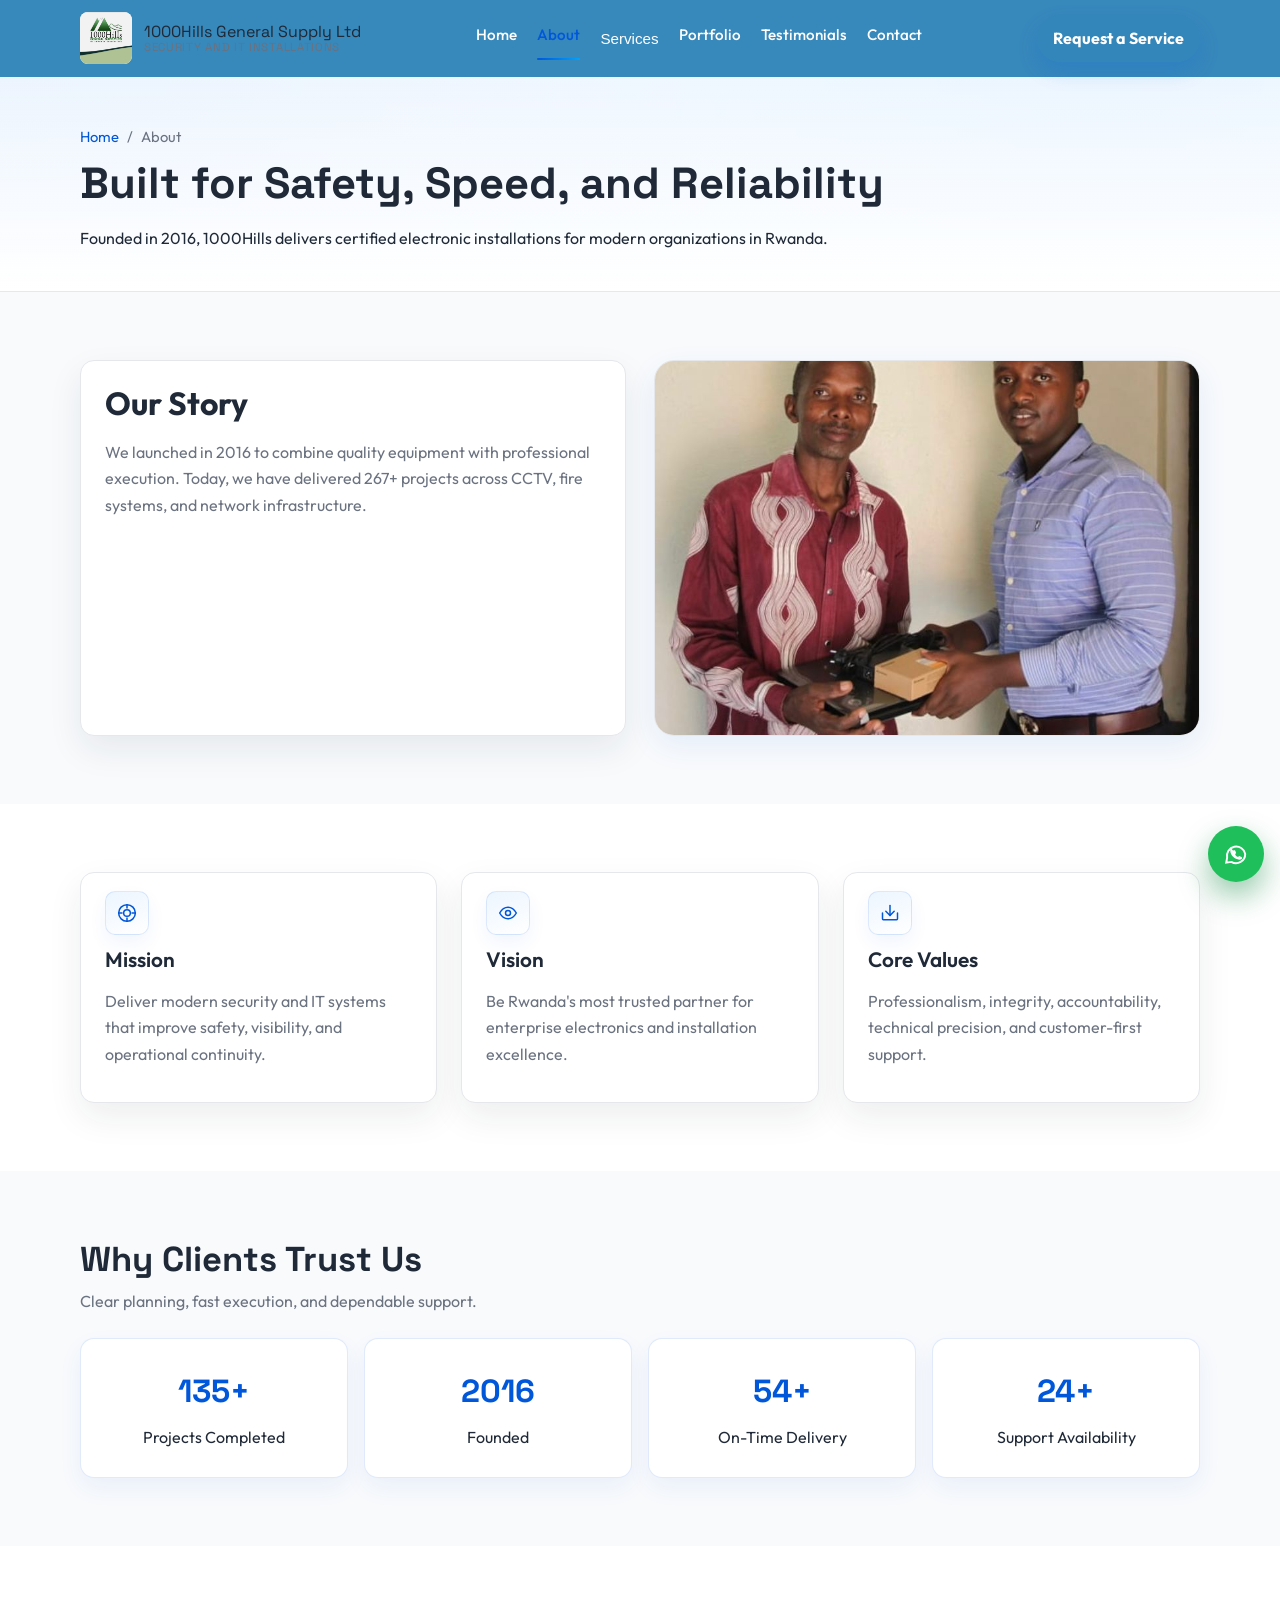
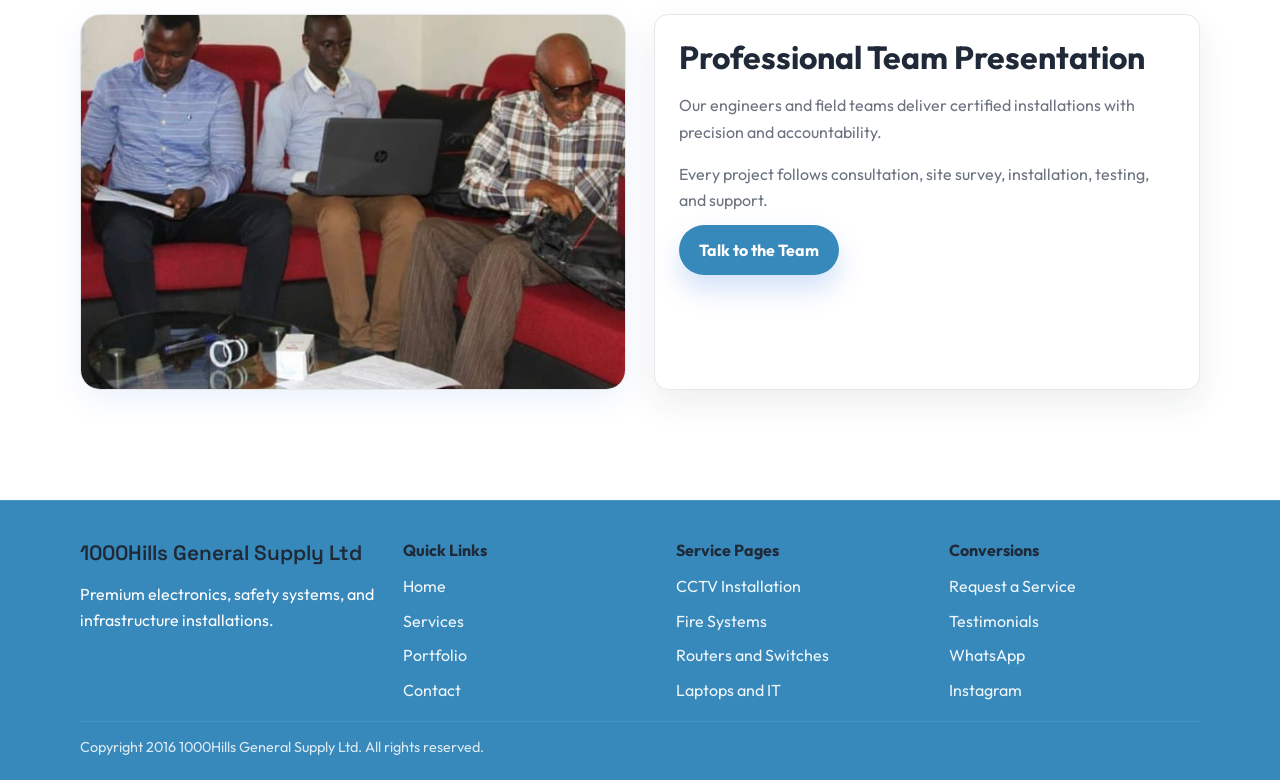
==== commit 64218f84: "final fixes" ====
--- a/about/index.html
+++ b/about/index.html
@@ -80,7 +80,7 @@
         <a class="nav-link" href="/testimonials/">Testimonials</a>
         <a class="nav-link" href="/contact/">Contact</a>
       </nav>
-      <a class="nav-cta" href="/request-quote/">Request a Quote</a>
+      <a class="nav-cta" href="/request-quote/">Request a Service</a>
     </div>
   </header>
 
@@ -172,7 +172,7 @@
       <div><h3 class="footer-title">1000Hills General Supply Ltd</h3><p>Premium electronics, safety systems, and infrastructure installations.</p></div>
       <div><h4>Quick Links</h4><div class="footer-links"><a href="/">Home</a><a href="/services/">Services</a><a href="/portfolio/">Portfolio</a><a href="/contact/">Contact</a></div></div>
       <div><h4>Service Pages</h4><div class="footer-links"><a href="/services/cctv-installation/">CCTV Installation</a><a href="/services/fire-fighting-systems/">Fire Systems</a><a href="/services/routers-switches/">Routers and Switches</a><a href="/services/laptops-it-equipment/">Laptops and IT</a></div></div>
-      <div><h4>Conversions</h4><div class="footer-links"><a href="/request-quote/">Request a Quote</a><a href="/testimonials/">Testimonials</a><a href="https://wa.me/250787410990">WhatsApp</a></div></div>
+      <div><h4>Conversions</h4><div class="footer-links"><a href="/request-quote/">Request a Service</a><a href="/testimonials/">Testimonials</a><a href="https://wa.me/250787410990">WhatsApp</a><a href="https://www.instagram.com/1000hillsgeneralsupplyltd?utm_source=qr&igsh=eDlnM3ZrcW91emtj">Instagram</a></div></div>
     </div>
     <div class="container footer-bottom">Copyright 2016 1000Hills General Supply Ltd. All rights reserved.</div>
   </footer>
